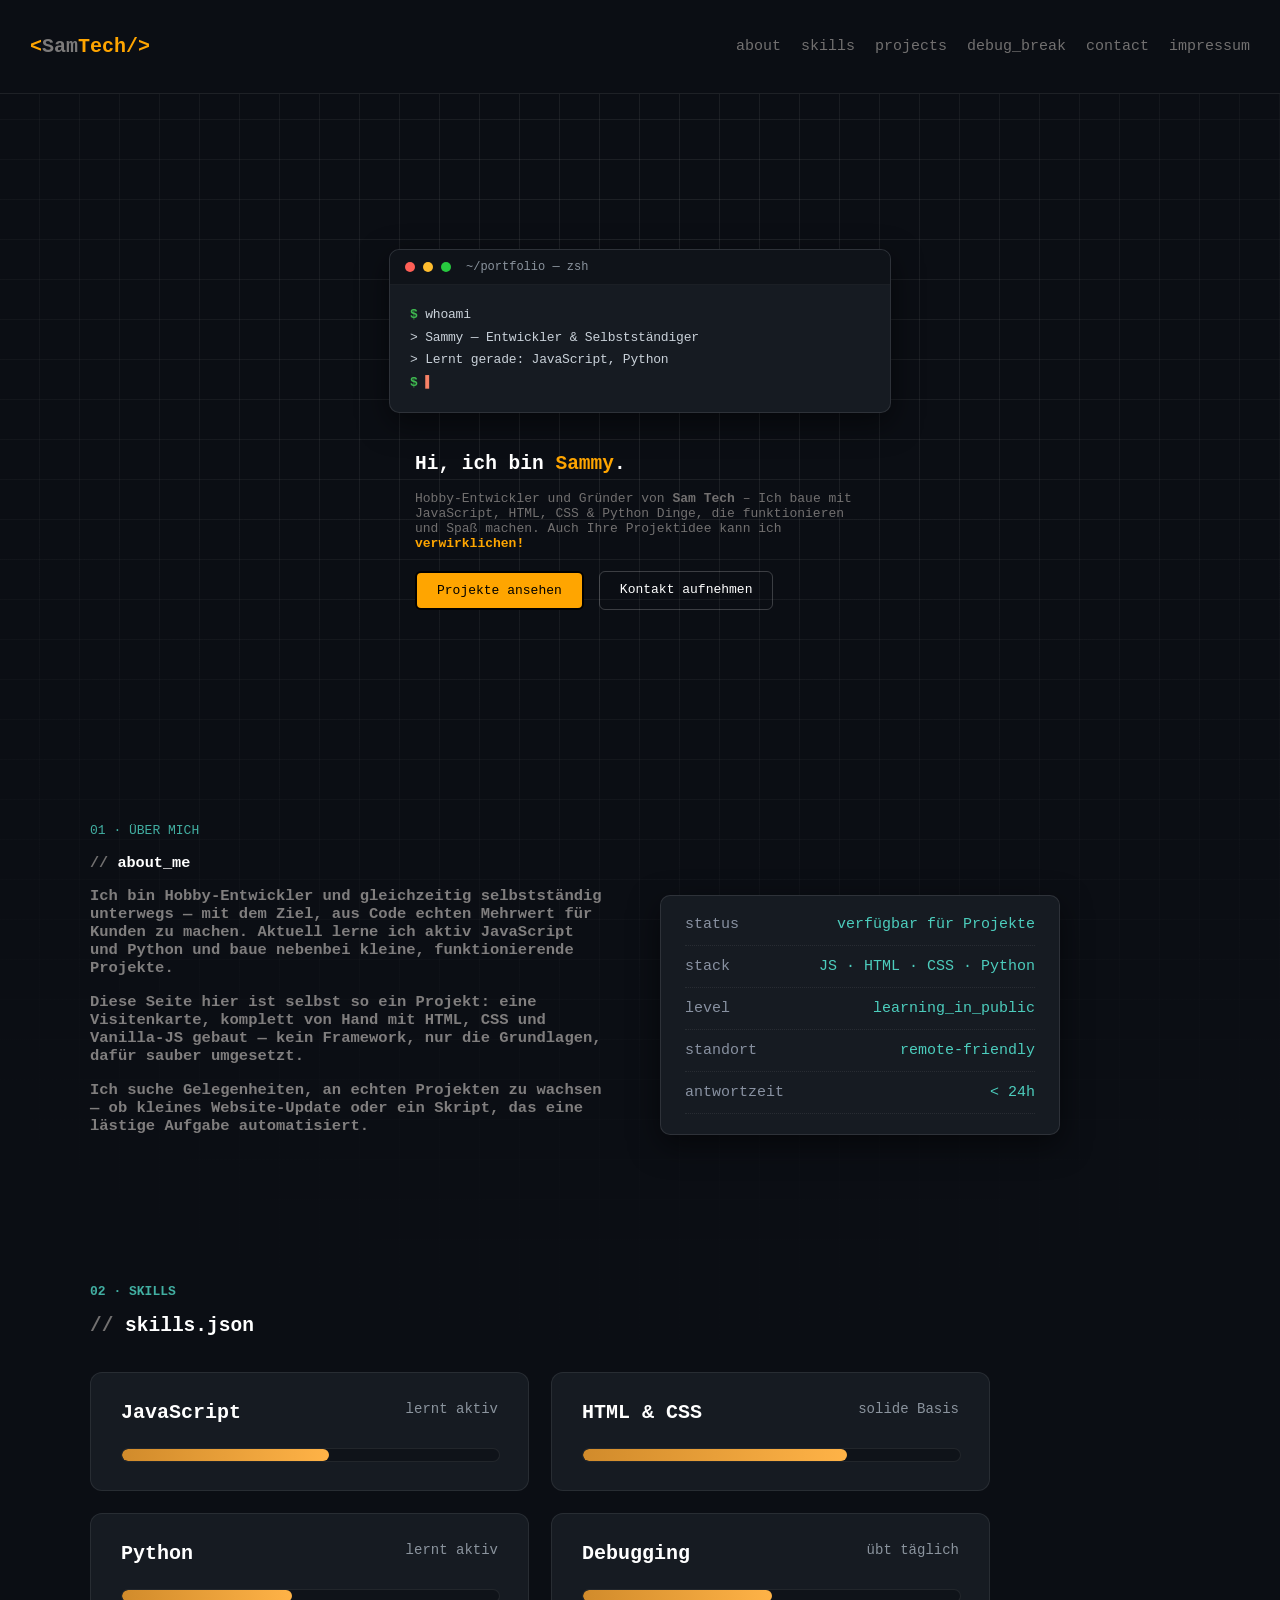
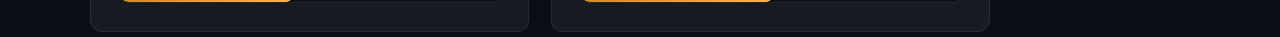
==== index.html @ 714bfe75 "Add files via upload" ====
<!doctype html>
<html lang="de">
  <head>
    <meta charset="UTF-8" />
    <meta name="viewport" content="width=device-width, initial-scale=1.0" />
    <title>Sam Tech</title>
    <link rel="stylesheet" href="css/style.css" />
  </head>
  <body>
    <header>
      <a class="Hlink" href="https://sam-tech.tech/">
      <p id="O1"><<span id="Tname">Sam</span><span id="O2">Tech/></span></p>
      </a>
      <ul class="Head">
        <li><a href="#about">about</a></li>
        <li><a href="#skills">skills</a></li>
        <li>projects</li>
        <li>debug_break</li>
        <li>contact</li>
        <li><a class="Ilink" href="impressum/">impressum</a></li>
      </ul>
    </header>

    <div class="terminal-window">
      <div class="terminal-header">
        <div class="terminal-dots">
          <span class="dot red"></span>
          <span class="dot yellow"></span>
          <span class="dot green"></span>
        </div>
        <span class="terminal-title">~/portfolio — zsh</span>
      </div>

      <div class="terminal-body">
        <p><span class="prompt">$</span> whoami</p>
        <p>&gt; Sammy — Entwickler &amp; Selbstständiger</p>
        <p>&gt; Lernt gerade: JavaScript, Python</p>
        <p><span class="prompt">$</span> <span class="cursor">▌</span></p>
      </div>
    </div>

    <section class="hero-content">
      <h1>Hi, ich bin <span class="highlight">Sammy</span>.</h1>

      <p class="hero_desc">
        Hobby-Entwickler und Gründer von
        <span class="highlight2">Sam Tech</span> – Ich baue mit JavaScript,
        HTML, CSS & Python Dinge, die funktionieren und Spaß machen. Auch Ihre
        Projektidee kann ich <span class="highlight3">verwirklichen!</span>
      </p>
      <div class="hero_btns">
        <a href="#projects" class="btn btn_primary">Projekte ansehen</a>
        <a href="#contact" class="btn btn_secondary">Kontakt aufnehmen</a>
      </div>
    </section>

    <div class="layout1">
      <section id="about" class="about-section">
        <section class="about_me">
          <p id="UeM">01 · ÜBER MICH</p>
          <h1 class="Slashes">
            //<span id="blank"> </span><span id="AbM">about_me</span>
          </h1>
          <ul class="AbM_desc">
            <li class="li_AbM">
              Ich bin Hobby-Entwickler und gleichzeitig selbstständig unterwegs
              — mit dem Ziel, aus Code echten Mehrwert für Kunden zu machen.
              Aktuell lerne ich aktiv JavaScript und Python und baue nebenbei
              kleine, funktionierende Projekte.
            </li>
            <li class="li_AbM">
              Diese Seite hier ist selbst so ein Projekt: eine Visitenkarte,
              komplett von Hand mit HTML, CSS und Vanilla-JS gebaut — kein
              Framework, nur die Grundlagen, dafür sauber umgesetzt.
            </li>
            <li class="li_AbM">
              Ich suche Gelegenheiten, an echten Projekten zu wachsen — ob
              kleines Website-Update oder ein Skript, das eine lästige Aufgabe
              automatisiert.
            </li>
          </ul>
        </section>

        <section class="status-window">
          <div id="status-row">
            <span>status</span>
            <span id="status">verfügbar für Projekte</span>
          </div>
          <div id="stack-row">
            <span>stack</span>
            <span id="stack">JS · HTML · CSS · Python</span>
          </div>
          <div id="level-row">
            <span>level</span>
            <span id="level">learning_in_public</span>
          </div>
          <div id="standort-row">
            <span>standort</span>
            <span id="standort">remote-friendly</span>
          </div>
          <div id="answertime-row">
            <span>antwortzeit</span>
            <span id="answertime">&lt; 24h</span>
          </div>
        </section>
      </section>

      <section id="skills" class="skills-section">
        <p id="SKI">02 · SKILLS</p>
        <h1 class="Slashes">
          //<span id="blank"> </span><span id="skijson">skills.json</span>
        </h1>
        
        <div class="skills-box">
          <div class="skill-card">
            <div class="skill-header">
              <span>JavaScript</span>
              <span class="skill-status">lernt aktiv</span>
            </div>
            <div class="skill-track">
              <div class="skill-fill" style="width:55%;"></div>
            </div>
          </div>

          <div class="skill-card">
            <div class="skill-header">
              <span>HTML & CSS</span>
              <span class="skill-status">solide Basis</span>
            </div>
            <div class="skill-track">
              <div class="skill-fill" style="width:70%;"></div>
            </div>
          </div>

          <div class="skill-card">
            <div class="skill-header">
              <span>Python</span>
              <span class="skill-status">lernt aktiv</span>
            </div>
            <div class="skill-track">
              <div class="skill-fill" style="width:45%;"></div>
            </div>
          </div>

          <div class="skill-card">
            <div class="skill-header">
              <span>Debugging</span>
              <span class="skill-status">übt täglich</span>
            </div>
            <div class="skill-track">
              <div class="skill-fill" style="width:50%;"></div>
            </div>
          </div>
        </div>
      </section>
    </div>

    <script src="js/script.js"></script>
  </body>
</html>
---- css/style.css ----
body {
  margin: 0;
  min-height: 100vh;
  background-color: rgb(11, 14, 20);

  background-image: 
    linear-gradient(to bottom, transparent 30%, rgb(11, 14, 20) 90%),
    radial-gradient(circle at center 20%, transparent 5%, rgb(11, 14, 20) 70%),
    repeating-linear-gradient(
      to bottom,
      transparent 0px,
      transparent 39px,
      rgba(255, 255, 255, 0.08) 39px,
      rgba(255, 255, 255, 0.08) 40px
    ),
    repeating-linear-gradient(
      to right,
      transparent 0px,
      transparent 39px,
      rgba(255, 255, 255, 0.08) 39px,
      rgba(255, 255, 255, 0.08) 40px
    );

  background-size: 
    100% 100%,
    100% 100%,
    40px 40px,
    40px 40px;
}

header {
  display: flex;
  justify-content: space-between;
  font-family: Monospace;
  background-color: rgb(11, 14, 20);
  color: rgb(114, 112, 112);
  align-items: center;
  padding: 15px 30px;
  flex-wrap: wrap;
  border-bottom: 1px solid rgba(255, 255, 255, 0.08);
  position: static !important;
}

.Head {
  display: flex;
  gap: 20px;
  list-style-type: none;
  font-size: 15px;
}

.Head a {
    color: rgb(114, 112, 112);
    text-decoration: none;
    transition: color 0.25s;
}

.Head a:hover {
    color: orange;
}

.Head a:checked{
  color: rgb(114, 112, 112);
} 

html {
    scroll-behavior: smooth;
}


#Tname {
  color: rgb(124, 122, 122);
  font-size: 20px;
  font-weight: bold;
}

#O1 {
  color: orange;
  font-size: 20px;
  font-weight: bold;
}

#O2 {
  color: orange;
  font-size: 20px;
  font-weight: bold;
}

.terminal-window {
  width: 100%;
  max-width: 500px;
  background-color: #161b22;
  border: 1px solid rgba(255, 255, 255, 0.1);
  border-radius: 10px;
  overflow: hidden;
  box-shadow: 0 10px 30px rgba(0, 0, 0, 0.5);
  font-family: 'Courier New', Courier, monospace;
  margin: 155px auto 0 auto;
}

.terminal-header {
  background-color: #0f1319;
  padding: 10px 15px;
  display: flex;
  align-items: center;
  border-bottom: 1px solid rgba(255, 255, 255, 0.05);
}

.terminal-dots {
  display: flex;
  gap: 8px;
  margin-right: 15px;
}

.dot {
  width: 10px;
  height: 10px;
  border-radius: 50%;
}

.dot.red { background-color: #ff5f56; }
.dot.yellow { background-color: #ffbd2e; }
.dot.green { background-color: #27c93f; }

.terminal-title {
  color: #8b949e;
  font-size: 12px;
}

.terminal-body {
  padding: 16px 20px;
  color: #c9d1d9;
  font-size: 13px;
  line-height: 1.35;
  letter-spacing: -0.2px;
}

.terminal-body p {
  margin: 5px 0;
}

.prompt {
  color: #3fb950; 
  font-weight: bold;
}

.cursor {
  color: #f78166; 
  font-weight: bold;
  animation: blink 0.5s infinite;
}

@keyframes blink {
    0%, 100% { opacity: 1; }
    50% { opacity: 0; }
}

.hero-content {
    color: white;
    max-width: 450px;
    margin: 40px auto 0 auto;
    font-family: Monospace;
}

.highlight {
    color: orange;
    font-style: monospace;
}

.hero_desc {
    color: rgb(114, 112, 112);
    font-style: monospace;
}

.highlight2 {
    /*color: rgb(15, 103, 218);*/
    font-weight: bold;
    font-style: monospace;
}

.highlight3 {
    color: rgb(255, 166, 0);
    font-weight: bold;
    font-style: monospace;
}

.btn {
    text-decoration: none;
    padding: 10px 20px;
    border-radius: 6px;
    font-family: monospace;
    font-size: 13px;
    display: inline-block;
}

.btn_primary {
    background-color: orange;
    color: black;
    border: 2px solid black;
}

.btn_secondary {
    background-color: transparent;
    color: white;
    border: 1px solid rgba(255, 255, 255, 0.2);
}

.hero_btns {
    display: flex;
    gap: 15px;
    margin-top: 20px;
}

.about_me {
  font-family: monospace;
  flex: 1; 
  min-width: 0; 
  margin: 0;
  max-width: 520px;
}

.Slashes {
  color: rgb(114, 112, 112);
}

#UeM {
  color: rgb(66 , 175, 162);
}

#AbM {
  color: white;
}

.AbM_desc {
  text-decoration: none;
  font-size: 15.5px;
  color: rgb(128, 126, 126);
  justify-content: space-between;
  padding: 0;
  margin: 0;
  list-style-type: none;
  font-weight: bold;
}

.li_AbM {
  margin-bottom: 16px;
}

.status-window {
  width: 400px; 
  min-height: 150px;
  margin: 0; 
  margin-top: 85px;
  background-color: #161b22;
  border: 1px solid rgba(255, 255, 255, 0.1);
  border-radius: 10px;
  overflow: hidden;
  box-shadow: 0 10px 30px rgba(0, 0, 0, 0.5);
  font-family: monospace;
  padding: 8px 24px 20px 24px;
  box-sizing: border-box;
  flex-shrink: 0; 
}

#status-row, #stack-row, #level-row, #standort-row, #answertime-row {
  justify-content: space-between;
  display: flex;
  font-size: 15px;
  color: #8891a1;
  border-bottom: 1px dotted rgba(255, 255, 255, 0.08);
  padding: 12px 0;
  margin: 0;
}

#status, #stack, #level, #standort, #answertime {
  color: #4ccdbd;
}

.about-section {
  display: flex;
  flex-direction: row;
  align-items: flex-start;
  gap: 50px;
  margin-top: 200px;
  width: 100%;
}



.skills-section {
    width: 100%;
    max-width: 900px;
    font-family: monospace;
    align-self: flex-start;
}

#SKI {
  color: rgb(66 , 175, 162);
  font-weight: bold;
  font-style: monospace;
}

#skijson {
  color: white;
  font-weight: bold;
  font-style: monospace;
}

.layout1 {
    width: 100%;
    max-width: 1100px;
    margin: 0 auto;
    display: flex;
    flex-direction: column;
    gap: 120px;
}


.skills-box {
    display: grid;
    grid-template-columns: repeat(2, 1fr); /* 2 Spalten nebeneinander */
    gap: 22px;
    margin-top: 35px;
    width: 100%;
}

.skill-card {
    background: #161b22;
    border: 1px solid rgba(255,255,255,.08);
    border-radius: 12px;
    padding: 28px 30px;
}

.skill-header {
    display: flex;
    justify-content: space-between;
    align-items: flex-start; 
    gap: 10px;
    margin-bottom: 24px;
    color: white;
    font-size: 20px;
    font-weight: bold;
}

.skill-status {
    color: #8b949e;
    font-size: 14px;
    font-weight: normal;
    text-align: right;
    white-space: nowrap; 
}

.skill-track {
    width: 100%;
    height: 12px;
    background: #0f1319;
    border: 1px solid rgba(255,255,255,.08);
    border-radius: 100px;
    overflow: hidden;
}

.skill-fill {
    height: 100%;
    background: linear-gradient(90deg,#d18b2b,#ffb347);
    border-radius: 100px;
}



@media (max-width: 768px) {
  .about-section {
    flex-direction: column;
    align-items: center;
    gap: 30px;
    margin-top: 120px;
  }

  .about_me {
    width: 90%;
    max-width: 450px;
  }

  .status-window {
    max-width: none;
    height: auto;
  }

  .skills-section {
    width: 90%;
    max-width: 450px;
    margin-left: 0;
    align-self: center;
  }

  header {
    flex-direction: column;
    gap: 12px;
    padding: 20px;
  }

  .Head {
    flex-wrap: wrap;
    justify-content: center;
    padding: 0;
  }
}

@media (max-width: 1200px) {
    .skills-box {
        grid-template-columns: 1fr; 
    }
}

.Hlink{
  text-decoration: none;
}

.Ilink{
  text-decoration: none;
}

.li_imp {
    color: rgb(114, 112, 112);
    display: flex;
    flex-direction: column;
    align-items: center; 
    list-style: none;    
    gap: 10px;           
    margin-top: 20px;  
    font-size: 35px;  
    margin-left: -45px;
    font-weight: bold;
    font-style: monospace; 
}

.i-content{
    align-items: center;
    font-weight: bold;
    font-style: monospace; 
    display: flex;
    flex-direction: column;
    color: white;
}

#iTech{
  color: rgb(15, 103, 218);
  font-weight: bold;
  font-style: monospace; 
}

#In{
    font-size: 1rem;
    color:  rgb(114, 112, 112);
    opacity: 0.8;
    margin-top: 20px;
    list-style: none;
    text-align: center;
}

.legal-contact {
    margin-top: 20px;
    display: flex;
    flex-direction: column;
    align-items: center;
    gap: 5px;
    list-style: none;
    color: #ffffff;
    margin-left: -45px;
}

.contact-title {
    font-weight: bold;
    font-size: 1.1rem;
    color: #ffffff;
    margin-bottom: 2px;
}

.legal-contact a {
    color: #ffffff;
    text-decoration: none;
    font-size: 1rem;
    opacity: 0.85;
    text-align: center;
    display: inline-block;
    transition: opacity 0.2s;
}

.legal-contact a:hover {
    opacity: 1;
    text-decoration: underline;
}

.Head a, .Ilink {
    color: inherit;
    text-decoration: none;
    transition: color 0.2s ease;
}

.Head a:hover, .Ilink:hover {
    color: #ff9900; 
    cursor: pointer;
}
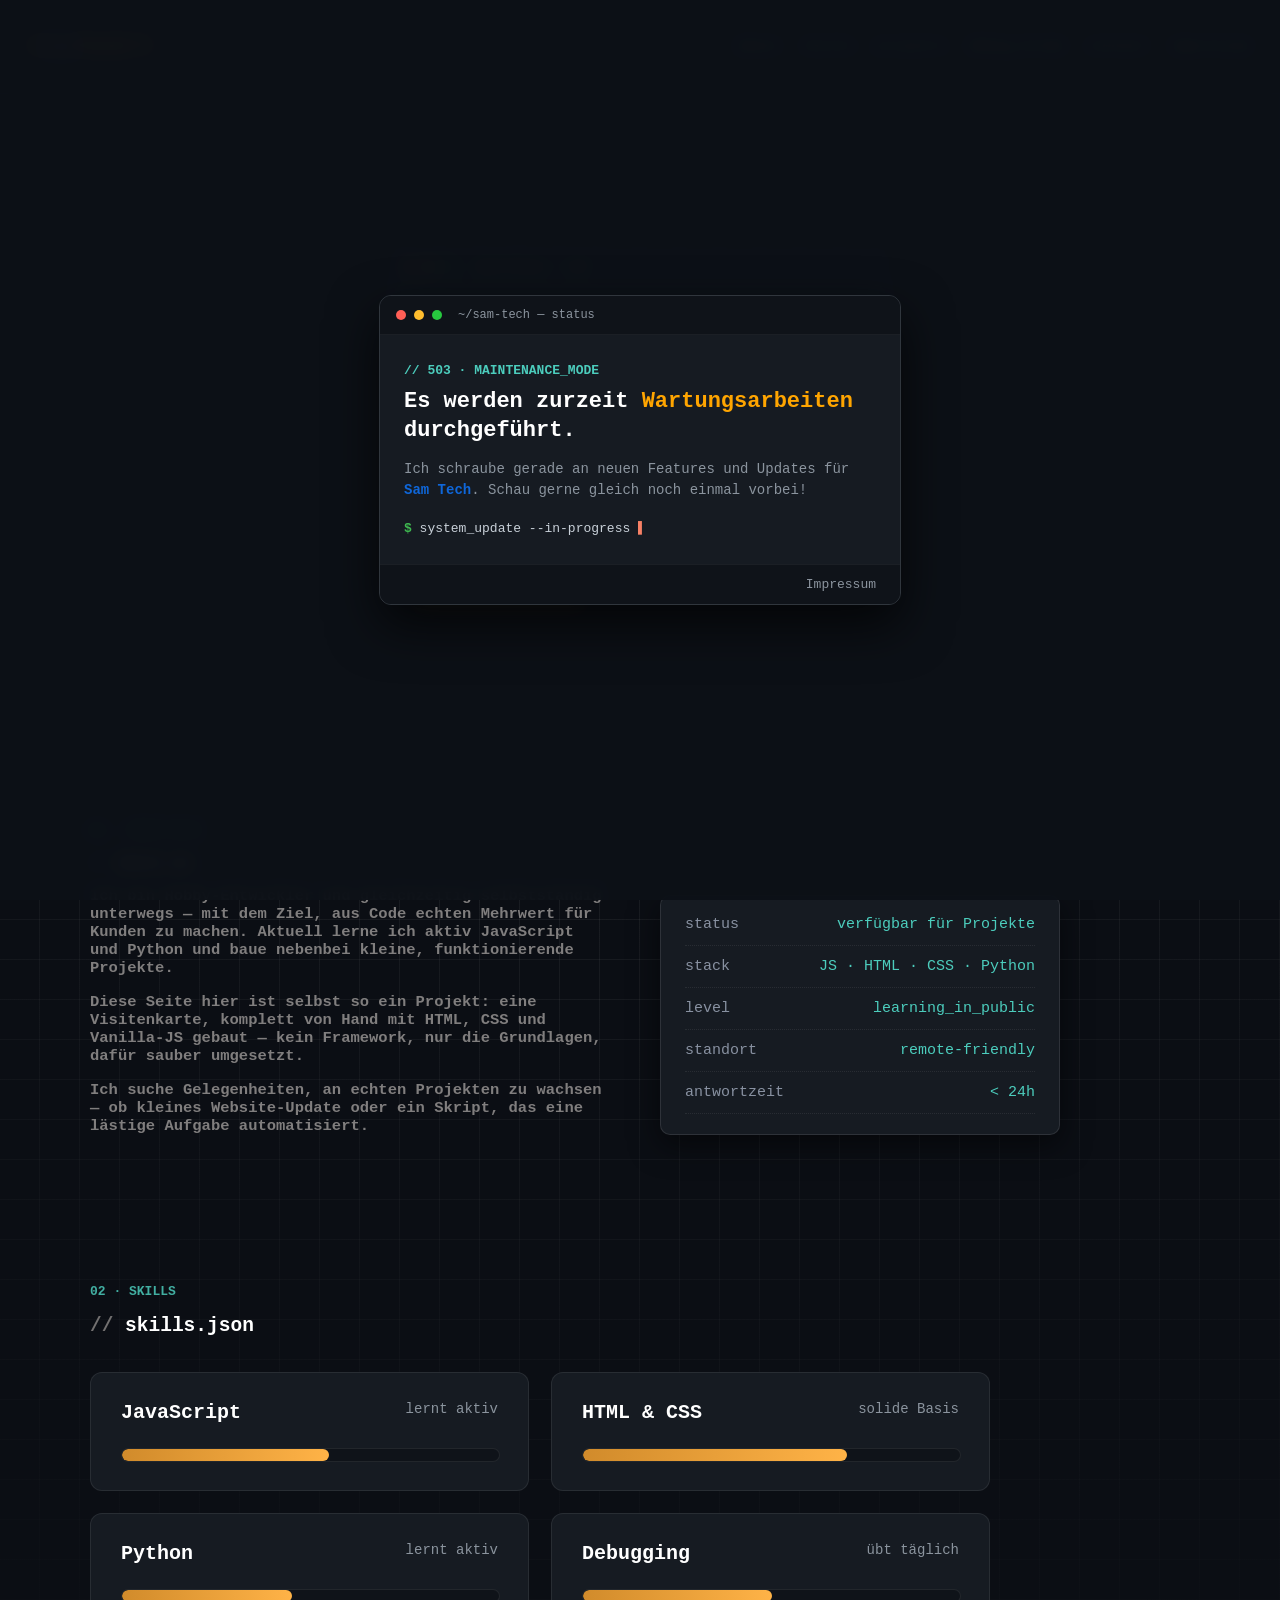
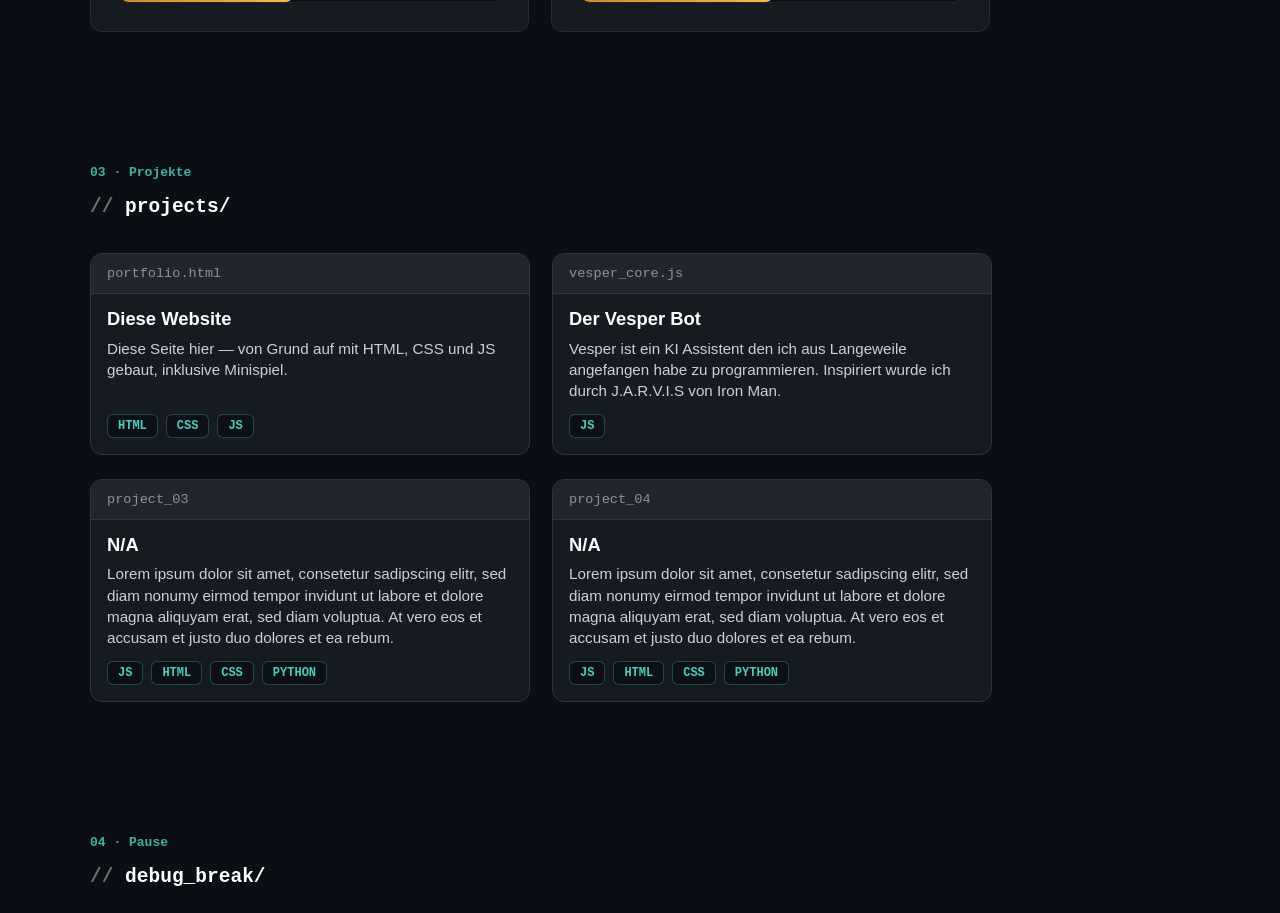
==== commit 76bab657: "Add files via upload" ====
--- a/index.html
+++ b/index.html
@@ -5,16 +5,20 @@
     <meta name="viewport" content="width=device-width, initial-scale=1.0" />
     <title>Sam Tech</title>
     <link rel="stylesheet" href="css/style.css" />
+    <link rel="stylesheet" href="css/components.css" />
+    <script src="js/maintenance.js"></script>
   </head>
   <body>
+    
+
     <header>
       <a class="Hlink" href="https://sam-tech.tech/">
-      <p id="O1"><<span id="Tname">Sam</span><span id="O2">Tech/></span></p>
+        <p id="O1">&lt;<span id="Tname">Sam</span><span id="O2">Tech/&gt;</span></p>
       </a>
       <ul class="Head">
         <li><a href="#about">about</a></li>
         <li><a href="#skills">skills</a></li>
-        <li>projects</li>
+        <li><a href="#projects">projects</a></li>
         <li>debug_break</li>
         <li>contact</li>
         <li><a class="Ilink" href="impressum/">impressum</a></li>
@@ -45,7 +49,7 @@
       <p class="hero_desc">
         Hobby-Entwickler und Gründer von
         <span class="highlight2">Sam Tech</span> – Ich baue mit JavaScript,
-        HTML, CSS & Python Dinge, die funktionieren und Spaß machen. Auch Ihre
+        HTML, CSS &amp; Python Dinge, die funktionieren und Spaß machen. Auch Ihre
         Projektidee kann ich <span class="highlight3">verwirklichen!</span>
       </p>
       <div class="hero_btns">
@@ -110,7 +114,7 @@
         <h1 class="Slashes">
           //<span id="blank"> </span><span id="skijson">skills.json</span>
         </h1>
-        
+
         <div class="skills-box">
           <div class="skill-card">
             <div class="skill-header">
@@ -118,17 +122,17 @@
               <span class="skill-status">lernt aktiv</span>
             </div>
             <div class="skill-track">
-              <div class="skill-fill" style="width:55%;"></div>
-            </div>
-          </div>
-
-          <div class="skill-card">
-            <div class="skill-header">
-              <span>HTML & CSS</span>
+              <div class="skill-fill" style="width: 55%"></div>
+            </div>
+          </div>
+
+          <div class="skill-card">
+            <div class="skill-header">
+              <span>HTML &amp; CSS</span>
               <span class="skill-status">solide Basis</span>
             </div>
             <div class="skill-track">
-              <div class="skill-fill" style="width:70%;"></div>
+              <div class="skill-fill" style="width: 70%"></div>
             </div>
           </div>
 
@@ -138,7 +142,7 @@
               <span class="skill-status">lernt aktiv</span>
             </div>
             <div class="skill-track">
-              <div class="skill-fill" style="width:45%;"></div>
+              <div class="skill-fill" style="width: 45%"></div>
             </div>
           </div>
 
@@ -148,11 +152,94 @@
               <span class="skill-status">übt täglich</span>
             </div>
             <div class="skill-track">
-              <div class="skill-fill" style="width:50%;"></div>
+              <div class="skill-fill" style="width: 50%"></div>
             </div>
           </div>
         </div>
       </section>
+
+      <section id="projects" class="projects-section">
+        <p id="PRO">03 · Projekte</p>
+        <h1 class="Slashes">
+          //<span id="blank"> </span><span id="proj">projects/</span>
+        </h1>
+
+        <div class="projects-grid">
+          <div class="content-box">
+            <div class="box-header">portfolio.html</div>
+            <div class="box-body">
+              <div class="titel">Diese Website</div>
+              <p>
+                Diese Seite hier — von Grund auf mit HTML, CSS und JS gebaut,
+                inklusive Minispiel.
+              </p>
+            </div>
+            <div class="box-footer">
+              <span class="tag">HTML</span>
+              <span class="tag">CSS</span>
+              <span class="tag">JS</span>
+            </div>
+          </div>
+
+          <div class="content-box">
+            <div class="box-header">vesper_core.js</div>
+            <div class="box-body">
+              <div class="titel">Der Vesper Bot</div>
+              <p>
+                Vesper ist ein KI Assistent den ich aus Langeweile angefangen
+                habe zu programmieren. Inspiriert wurde ich durch J.A.R.V.I.S
+                von Iron Man.
+              </p>
+            </div>
+            <div class="box-footer">
+              <span class="tag">JS</span>
+            </div>
+          </div>
+
+          <div class="content-box">
+            <div class="box-header">project_03</div>
+            <div class="box-body">
+              <div class="titel">N/A</div>
+              <p>
+                Lorem ipsum dolor sit amet, consetetur sadipscing elitr, sed
+                diam nonumy eirmod tempor invidunt ut labore et dolore magna
+                aliquyam erat, sed diam voluptua. At vero eos et accusam et
+                justo duo dolores et ea rebum.
+              </p>
+            </div>
+            <div class="box-footer">
+              <span class="tag">JS</span>
+              <span class="tag">HTML</span>
+              <span class="tag">CSS</span>
+              <span class="tag">PYTHON</span>
+            </div>
+          </div>
+
+          <div class="content-box">
+            <div class="box-header">project_04</div>
+            <div class="box-body">
+              <div class="titel">N/A</div>
+              <p>
+                Lorem ipsum dolor sit amet, consetetur sadipscing elitr, sed
+                diam nonumy eirmod tempor invidunt ut labore et dolore magna
+                aliquyam erat, sed diam voluptua. At vero eos et accusam et
+                justo duo dolores et ea rebum.
+              </p>
+            </div>
+            <div class="box-footer">
+              <span class="tag">JS</span>
+              <span class="tag">HTML</span>
+              <span class="tag">CSS</span>
+              <span class="tag">PYTHON</span>
+            </div>
+          </div>
+        </div>
+      </section>
+      <section id="game" class="game-section">
+        <p id="GAM">04 · Pause</p>
+        <h1 class="Slashes">
+          //<span id="blank"> </span><span id="gam">debug_break/</span>
+        </h1>
     </div>
 
     <script src="js/script.js"></script>
--- a/css/style.css
+++ b/css/style.css
@@ -8,14 +8,14 @@
     radial-gradient(circle at center 20%, transparent 5%, rgb(11, 14, 20) 70%),
     repeating-linear-gradient(
       to bottom,
-      transparent 0px,
+      transparent 0,
       transparent 39px,
       rgba(255, 255, 255, 0.08) 39px,
       rgba(255, 255, 255, 0.08) 40px
     ),
     repeating-linear-gradient(
       to right,
-      transparent 0px,
+      transparent 0,
       transparent 39px,
       rgba(255, 255, 255, 0.08) 39px,
       rgba(255, 255, 255, 0.08) 40px
@@ -28,10 +28,14 @@
     40px 40px;
 }
 
+html {
+  scroll-behavior: smooth;
+}
+
 header {
   display: flex;
   justify-content: space-between;
-  font-family: Monospace;
+  font-family: monospace;
   background-color: rgb(11, 14, 20);
   color: rgb(114, 112, 112);
   align-items: center;
@@ -49,23 +53,18 @@
 }
 
 .Head a {
-    color: rgb(114, 112, 112);
-    text-decoration: none;
-    transition: color 0.25s;
+  color: rgb(114, 112, 112);
+  text-decoration: none;
+  transition: color 0.25s;
 }
 
 .Head a:hover {
-    color: orange;
+  color: orange;
 }
 
-.Head a:checked{
+.Head a:checked {
   color: rgb(114, 112, 112);
-} 
-
-html {
-    scroll-behavior: smooth;
 }
-
 
 #Tname {
   color: rgb(124, 122, 122);
@@ -73,429 +72,9 @@
   font-weight: bold;
 }
 
-#O1 {
-  color: orange;
-  font-size: 20px;
-  font-weight: bold;
-}
-
+#O1,
 #O2 {
   color: orange;
   font-size: 20px;
   font-weight: bold;
-}
-
-.terminal-window {
-  width: 100%;
-  max-width: 500px;
-  background-color: #161b22;
-  border: 1px solid rgba(255, 255, 255, 0.1);
-  border-radius: 10px;
-  overflow: hidden;
-  box-shadow: 0 10px 30px rgba(0, 0, 0, 0.5);
-  font-family: 'Courier New', Courier, monospace;
-  margin: 155px auto 0 auto;
-}
-
-.terminal-header {
-  background-color: #0f1319;
-  padding: 10px 15px;
-  display: flex;
-  align-items: center;
-  border-bottom: 1px solid rgba(255, 255, 255, 0.05);
-}
-
-.terminal-dots {
-  display: flex;
-  gap: 8px;
-  margin-right: 15px;
-}
-
-.dot {
-  width: 10px;
-  height: 10px;
-  border-radius: 50%;
-}
-
-.dot.red { background-color: #ff5f56; }
-.dot.yellow { background-color: #ffbd2e; }
-.dot.green { background-color: #27c93f; }
-
-.terminal-title {
-  color: #8b949e;
-  font-size: 12px;
-}
-
-.terminal-body {
-  padding: 16px 20px;
-  color: #c9d1d9;
-  font-size: 13px;
-  line-height: 1.35;
-  letter-spacing: -0.2px;
-}
-
-.terminal-body p {
-  margin: 5px 0;
-}
-
-.prompt {
-  color: #3fb950; 
-  font-weight: bold;
-}
-
-.cursor {
-  color: #f78166; 
-  font-weight: bold;
-  animation: blink 0.5s infinite;
-}
-
-@keyframes blink {
-    0%, 100% { opacity: 1; }
-    50% { opacity: 0; }
-}
-
-.hero-content {
-    color: white;
-    max-width: 450px;
-    margin: 40px auto 0 auto;
-    font-family: Monospace;
-}
-
-.highlight {
-    color: orange;
-    font-style: monospace;
-}
-
-.hero_desc {
-    color: rgb(114, 112, 112);
-    font-style: monospace;
-}
-
-.highlight2 {
-    /*color: rgb(15, 103, 218);*/
-    font-weight: bold;
-    font-style: monospace;
-}
-
-.highlight3 {
-    color: rgb(255, 166, 0);
-    font-weight: bold;
-    font-style: monospace;
-}
-
-.btn {
-    text-decoration: none;
-    padding: 10px 20px;
-    border-radius: 6px;
-    font-family: monospace;
-    font-size: 13px;
-    display: inline-block;
-}
-
-.btn_primary {
-    background-color: orange;
-    color: black;
-    border: 2px solid black;
-}
-
-.btn_secondary {
-    background-color: transparent;
-    color: white;
-    border: 1px solid rgba(255, 255, 255, 0.2);
-}
-
-.hero_btns {
-    display: flex;
-    gap: 15px;
-    margin-top: 20px;
-}
-
-.about_me {
-  font-family: monospace;
-  flex: 1; 
-  min-width: 0; 
-  margin: 0;
-  max-width: 520px;
-}
-
-.Slashes {
-  color: rgb(114, 112, 112);
-}
-
-#UeM {
-  color: rgb(66 , 175, 162);
-}
-
-#AbM {
-  color: white;
-}
-
-.AbM_desc {
-  text-decoration: none;
-  font-size: 15.5px;
-  color: rgb(128, 126, 126);
-  justify-content: space-between;
-  padding: 0;
-  margin: 0;
-  list-style-type: none;
-  font-weight: bold;
-}
-
-.li_AbM {
-  margin-bottom: 16px;
-}
-
-.status-window {
-  width: 400px; 
-  min-height: 150px;
-  margin: 0; 
-  margin-top: 85px;
-  background-color: #161b22;
-  border: 1px solid rgba(255, 255, 255, 0.1);
-  border-radius: 10px;
-  overflow: hidden;
-  box-shadow: 0 10px 30px rgba(0, 0, 0, 0.5);
-  font-family: monospace;
-  padding: 8px 24px 20px 24px;
-  box-sizing: border-box;
-  flex-shrink: 0; 
-}
-
-#status-row, #stack-row, #level-row, #standort-row, #answertime-row {
-  justify-content: space-between;
-  display: flex;
-  font-size: 15px;
-  color: #8891a1;
-  border-bottom: 1px dotted rgba(255, 255, 255, 0.08);
-  padding: 12px 0;
-  margin: 0;
-}
-
-#status, #stack, #level, #standort, #answertime {
-  color: #4ccdbd;
-}
-
-.about-section {
-  display: flex;
-  flex-direction: row;
-  align-items: flex-start;
-  gap: 50px;
-  margin-top: 200px;
-  width: 100%;
-}
-
-
-
-.skills-section {
-    width: 100%;
-    max-width: 900px;
-    font-family: monospace;
-    align-self: flex-start;
-}
-
-#SKI {
-  color: rgb(66 , 175, 162);
-  font-weight: bold;
-  font-style: monospace;
-}
-
-#skijson {
-  color: white;
-  font-weight: bold;
-  font-style: monospace;
-}
-
-.layout1 {
-    width: 100%;
-    max-width: 1100px;
-    margin: 0 auto;
-    display: flex;
-    flex-direction: column;
-    gap: 120px;
-}
-
-
-.skills-box {
-    display: grid;
-    grid-template-columns: repeat(2, 1fr); /* 2 Spalten nebeneinander */
-    gap: 22px;
-    margin-top: 35px;
-    width: 100%;
-}
-
-.skill-card {
-    background: #161b22;
-    border: 1px solid rgba(255,255,255,.08);
-    border-radius: 12px;
-    padding: 28px 30px;
-}
-
-.skill-header {
-    display: flex;
-    justify-content: space-between;
-    align-items: flex-start; 
-    gap: 10px;
-    margin-bottom: 24px;
-    color: white;
-    font-size: 20px;
-    font-weight: bold;
-}
-
-.skill-status {
-    color: #8b949e;
-    font-size: 14px;
-    font-weight: normal;
-    text-align: right;
-    white-space: nowrap; 
-}
-
-.skill-track {
-    width: 100%;
-    height: 12px;
-    background: #0f1319;
-    border: 1px solid rgba(255,255,255,.08);
-    border-radius: 100px;
-    overflow: hidden;
-}
-
-.skill-fill {
-    height: 100%;
-    background: linear-gradient(90deg,#d18b2b,#ffb347);
-    border-radius: 100px;
-}
-
-
-
-@media (max-width: 768px) {
-  .about-section {
-    flex-direction: column;
-    align-items: center;
-    gap: 30px;
-    margin-top: 120px;
-  }
-
-  .about_me {
-    width: 90%;
-    max-width: 450px;
-  }
-
-  .status-window {
-    max-width: none;
-    height: auto;
-  }
-
-  .skills-section {
-    width: 90%;
-    max-width: 450px;
-    margin-left: 0;
-    align-self: center;
-  }
-
-  header {
-    flex-direction: column;
-    gap: 12px;
-    padding: 20px;
-  }
-
-  .Head {
-    flex-wrap: wrap;
-    justify-content: center;
-    padding: 0;
-  }
-}
-
-@media (max-width: 1200px) {
-    .skills-box {
-        grid-template-columns: 1fr; 
-    }
-}
-
-.Hlink{
-  text-decoration: none;
-}
-
-.Ilink{
-  text-decoration: none;
-}
-
-.li_imp {
-    color: rgb(114, 112, 112);
-    display: flex;
-    flex-direction: column;
-    align-items: center; 
-    list-style: none;    
-    gap: 10px;           
-    margin-top: 20px;  
-    font-size: 35px;  
-    margin-left: -45px;
-    font-weight: bold;
-    font-style: monospace; 
-}
-
-.i-content{
-    align-items: center;
-    font-weight: bold;
-    font-style: monospace; 
-    display: flex;
-    flex-direction: column;
-    color: white;
-}
-
-#iTech{
-  color: rgb(15, 103, 218);
-  font-weight: bold;
-  font-style: monospace; 
-}
-
-#In{
-    font-size: 1rem;
-    color:  rgb(114, 112, 112);
-    opacity: 0.8;
-    margin-top: 20px;
-    list-style: none;
-    text-align: center;
-}
-
-.legal-contact {
-    margin-top: 20px;
-    display: flex;
-    flex-direction: column;
-    align-items: center;
-    gap: 5px;
-    list-style: none;
-    color: #ffffff;
-    margin-left: -45px;
-}
-
-.contact-title {
-    font-weight: bold;
-    font-size: 1.1rem;
-    color: #ffffff;
-    margin-bottom: 2px;
-}
-
-.legal-contact a {
-    color: #ffffff;
-    text-decoration: none;
-    font-size: 1rem;
-    opacity: 0.85;
-    text-align: center;
-    display: inline-block;
-    transition: opacity 0.2s;
-}
-
-.legal-contact a:hover {
-    opacity: 1;
-    text-decoration: underline;
-}
-
-.Head a, .Ilink {
-    color: inherit;
-    text-decoration: none;
-    transition: color 0.2s ease;
-}
-
-.Head a:hover, .Ilink:hover {
-    color: #ff9900; 
-    cursor: pointer;
 }
--- a/css/components.css
+++ b/css/components.css
@@ -0,0 +1,620 @@
+.terminal-window {
+  width: 100%;
+  max-width: 500px;
+  background-color: #161b22;
+  border: 1px solid rgba(255, 255, 255, 0.1);
+  border-radius: 10px;
+  overflow: hidden;
+  box-shadow: 0 10px 30px rgba(0, 0, 0, 0.5);
+  font-family: 'Courier New', Courier, monospace;
+  margin: 155px auto 0 auto;
+}
+
+.terminal-header {
+  background-color: #0f1319;
+  padding: 10px 15px;
+  display: flex;
+  align-items: center;
+  border-bottom: 1px solid rgba(255, 255, 255, 0.05);
+}
+
+.terminal-dots {
+  display: flex;
+  gap: 8px;
+  margin-right: 15px;
+}
+
+.dot {
+  width: 10px;
+  height: 10px;
+  border-radius: 50%;
+}
+
+.dot.red { background-color: #ff5f56; }
+.dot.yellow { background-color: #ffbd2e; }
+.dot.green { background-color: #27c93f; }
+
+.terminal-title {
+  color: #8b949e;
+  font-size: 12px;
+}
+
+.terminal-body {
+  padding: 16px 20px;
+  color: #c9d1d9;
+  font-size: 13px;
+  line-height: 1.35;
+  letter-spacing: -0.2px;
+}
+
+.terminal-body p {
+  margin: 5px 0;
+}
+
+.prompt {
+  color: #3fb950;
+  font-weight: bold;
+}
+
+.cursor {
+  color: #f78166;
+  font-weight: bold;
+  animation: blink 0.5s infinite;
+}
+
+@keyframes blink {
+  0%, 100% { opacity: 1; }
+  50% { opacity: 0; }
+}
+
+.hero-content {
+  color: white;
+  max-width: 450px;
+  margin: 40px auto 0 auto;
+  font-family: Monospace;
+}
+
+.highlight {
+  color: orange;
+  font-style: monospace;
+}
+
+.hero_desc {
+  color: rgb(114, 112, 112);
+  font-style: monospace;
+}
+
+.highlight2 {
+  color: rgb(15, 103, 218);
+  font-weight: bold;
+  font-style: monospace;
+}
+
+.highlight3 {
+  color: rgb(255, 166, 0);
+  font-weight: bold;
+  font-style: monospace;
+}
+
+.btn {
+  text-decoration: none;
+  padding: 10px 20px;
+  border-radius: 6px;
+  font-family: monospace;
+  font-size: 13px;
+  display: inline-block;
+}
+
+.btn_primary {
+  background-color: orange;
+  color: black;
+  border: 2px solid black;
+}
+
+.btn_secondary {
+  background-color: transparent;
+  color: white;
+  border: 1px solid rgba(255, 255, 255, 0.2);
+}
+
+.hero_btns {
+  display: flex;
+  gap: 15px;
+  margin-top: 20px;
+}
+
+.about_me {
+  font-family: monospace;
+  flex: 1;
+  min-width: 0;
+  margin: 0;
+  max-width: 520px;
+}
+
+.Slashes {
+  color: rgb(114, 112, 112);
+}
+
+#UeM {
+  color: rgb(66, 175, 162);
+}
+
+#AbM {
+  color: white;
+}
+
+.AbM_desc {
+  text-decoration: none;
+  font-size: 15.5px;
+  color: rgb(128, 126, 126);
+  justify-content: space-between;
+  padding: 0;
+  margin: 0;
+  list-style-type: none;
+  font-weight: bold;
+}
+
+.li_AbM {
+  margin-bottom: 16px;
+}
+
+.status-window {
+  width: 400px;
+  min-height: 150px;
+  margin: 0;
+  margin-top: 85px;
+  background-color: #161b22;
+  border: 1px solid rgba(255, 255, 255, 0.1);
+  border-radius: 10px;
+  overflow: hidden;
+  box-shadow: 0 10px 30px rgba(0, 0, 0, 0.5);
+  font-family: monospace;
+  padding: 8px 24px 20px 24px;
+  box-sizing: border-box;
+  flex-shrink: 0;
+}
+
+#status-row, #stack-row, #level-row, #standort-row, #answertime-row {
+  justify-content: space-between;
+  display: flex;
+  font-size: 15px;
+  color: #8891a1;
+  border-bottom: 1px dotted rgba(255, 255, 255, 0.08);
+  padding: 12px 0;
+  margin: 0;
+}
+
+#status, #stack, #level, #standort, #answertime {
+  color: #4ccdbd;
+}
+
+.about-section {
+  display: flex;
+  flex-direction: row;
+  align-items: flex-start;
+  gap: 50px;
+  margin-top: 200px;
+  width: 100%;
+}
+
+.skills-section {
+  width: 100%;
+  max-width: 900px;
+  font-family: monospace;
+  align-self: flex-start;
+}
+
+#SKI {
+  color: rgb(66, 175, 162);
+  font-weight: bold;
+  font-style: monospace;
+}
+
+#skijson {
+  color: white;
+  font-weight: bold;
+  font-style: monospace;
+}
+
+.projects-section {
+  width: 100%;
+  max-width: 900px;
+  font-family: monospace;
+  align-self: flex-start;
+}
+
+#PRO {
+  color: rgb(66, 175, 162);
+  font-weight: bold;
+  font-style: monospace;
+}
+
+#proj {
+  color: white;
+  font-weight: bold;
+  font-style: monospace;
+}
+
+.layout1 {
+  width: 100%;
+  max-width: 1100px;
+  margin: 0 auto;
+  display: flex;
+  flex-direction: column;
+  gap: 120px;
+}
+
+.skills-box {
+  display: grid;
+  grid-template-columns: repeat(2, 1fr);
+  gap: 22px;
+  margin-top: 35px;
+  width: 100%;
+}
+
+.skill-card {
+  background: #161b22;
+  border: 1px solid rgba(255,255,255,.08);
+  border-radius: 12px;
+  padding: 28px 30px;
+}
+
+.skill-header {
+  display: flex;
+  justify-content: space-between;
+  align-items: flex-start;
+  gap: 10px;
+  margin-bottom: 24px;
+  color: white;
+  font-size: 20px;
+  font-weight: bold;
+}
+
+.skill-status {
+  color: #8b949e;
+  font-size: 14px;
+  font-weight: normal;
+  text-align: right;
+  white-space: nowrap;
+}
+
+.skill-track {
+  width: 100%;
+  height: 12px;
+  background: #0f1319;
+  border: 1px solid rgba(255,255,255,.08);
+  border-radius: 100px;
+  overflow: hidden;
+}
+
+.skill-fill {
+  height: 100%;
+  background: linear-gradient(90deg,#d18b2b,#ffb347);
+  border-radius: 100px;
+}
+
+@media (max-width: 768px) {
+  .about-section {
+    flex-direction: column;
+    align-items: center;
+    gap: 30px;
+    margin-top: 120px;
+  }
+
+  .about_me {
+    width: 90%;
+    max-width: 450px;
+  }
+
+  .status-window {
+    max-width: none;
+    height: auto;
+  }
+
+  .skills-section {
+    width: 90%;
+    max-width: 450px;
+    margin-left: 0;
+    align-self: center;
+  }
+
+  .projects-section {
+    width: 90%;
+    max-width: 450px;
+    margin-left: 0;
+    align-self: center;
+  }
+
+  .projects-grid {
+    grid-template-columns: 1fr;
+  }
+
+  header {
+    flex-direction: column;
+    gap: 12px;
+    padding: 20px;
+  }
+
+  .Head {
+    flex-wrap: wrap;
+    justify-content: center;
+    padding: 0;
+  }
+}
+
+@media (max-width: 1200px) {
+  .skills-box {
+    grid-template-columns: 1fr;
+  }
+}
+
+.Hlink,
+.Ilink {
+  text-decoration: none;
+}
+
+.li_imp {
+  color: rgb(114, 112, 112);
+  display: flex;
+  flex-direction: column;
+  align-items: center;
+  list-style: none;
+  gap: 10px;
+  margin-top: 20px;
+  font-size: 35px;
+  margin-left: -45px;
+  font-weight: bold;
+  font-style: monospace;
+}
+
+.i-content {
+  align-items: center;
+  font-weight: bold;
+  font-style: monospace;
+  display: flex;
+  flex-direction: column;
+  color: white;
+}
+
+#iTech {
+  color: rgb(15, 103, 218);
+  font-weight: bold;
+  font-style: monospace;
+}
+
+#In {
+  font-size: 1rem;
+  color: rgb(114, 112, 112);
+  opacity: 0.8;
+  margin-top: 20px;
+  list-style: none;
+  text-align: center;
+}
+
+.legal-contact {
+  margin-top: 20px;
+  display: flex;
+  flex-direction: column;
+  align-items: center;
+  gap: 5px;
+  list-style: none;
+  color: #ffffff;
+  margin-left: -45px;
+}
+
+.contact-title {
+  font-weight: bold;
+  font-size: 1.1rem;
+  color: #ffffff;
+  margin-bottom: 2px;
+}
+
+.legal-contact a {
+  color: #ffffff;
+  text-decoration: none;
+  font-size: 1rem;
+  opacity: 0.85;
+  text-align: center;
+  display: inline-block;
+  transition: opacity 0.2s;
+}
+
+.legal-contact a:hover {
+  opacity: 1;
+  text-decoration: underline;
+}
+
+.Head a, .Ilink {
+  color: inherit;
+  text-decoration: none;
+  transition: color 0.2s ease;
+}
+
+.Head a:hover, .Ilink:hover {
+  color: #ff9900;
+  cursor: pointer;
+}
+
+.projects-grid {
+  display: grid;
+  grid-template-columns: repeat(2, 1fr);
+  gap: 24px;
+  margin-top: 35px;
+  align-items: stretch;
+}
+
+.content-box {
+  background-color: #161b22;
+  color: #ffffff;
+  width: 100%;
+  border-radius: 12px;
+  overflow: hidden;
+  border: 1px solid #30363d;
+  font-family: sans-serif;
+  display: flex;
+  flex-direction: column;
+}
+
+.box-header {
+  background-color: #21262d;
+  color: #8b949e;
+  padding: 12px 16px;
+  font-size: 0.85rem;
+  font-family: monospace;
+  border-bottom: 1px solid #30363d;
+}
+
+.titel {
+  font-size: 1.15rem;
+  font-weight: bold;
+  color: #ffffff;
+  margin: 0 0 6px 0;
+}
+
+.box-body {
+  padding: 12px 16px;
+  font-size: 0.95rem;
+  line-height: 1.4;
+  color: #c9d1d9;
+  flex: 1;
+}
+
+.box-body p {
+  margin: 0;
+}
+
+.box-footer {
+  padding: 0 16px 16px 16px;
+  display: flex;
+  gap: 8px;
+  flex-wrap: wrap;
+}
+
+.tag {
+  background-color: #0d1117;
+  color: #4ccdbd;
+  padding: 4px 10px;
+  font-size: 0.75rem;
+  border-radius: 6px;
+  border: 1px solid rgba(76, 205, 189, 0.3);
+  font-weight: 600;
+  font-family: monospace;
+}
+
+
+.game-section {
+  width: 100%;
+  max-width: 900px;
+  font-family: monospace;
+  align-self: flex-start;
+}
+
+#GAM {
+  color: rgb(66, 175, 162);
+  font-weight: bold;
+  font-style: monospace;
+}
+
+#gam {
+  color: white;
+  font-weight: bold;
+  font-style: monospace;
+}
+
+#maintenance-overlay {
+  position: fixed;
+  inset: 0;
+  background-color: rgba(13, 17, 23, 0.96);
+  backdrop-filter: blur(8px);
+  z-index: 9999;
+  display: flex;
+  align-items: center;
+  justify-content: center;
+  padding: 20px;
+  font-family: monospace;
+}
+
+.maintenance-box {
+  width: 100%;
+  max-width: 520px;
+  background-color: #161b22;
+  border: 1px solid #30363d;
+  border-radius: 12px;
+  overflow: hidden;
+  box-shadow: 0 20px 50px rgba(0, 0, 0, 0.7);
+}
+
+.maintenance-header {
+  background-color: #0f1319;
+  padding: 12px 16px;
+  display: flex;
+  align-items: center;
+  gap: 8px;
+  border-bottom: 1px solid rgba(255, 255, 255, 0.05);
+}
+
+.maintenance-title {
+  color: #8b949e;
+  font-size: 12px;
+  margin-left: 8px;
+}
+
+.maintenance-body {
+  padding: 28px 24px;
+  color: #c9d1d9;
+}
+
+.m-code {
+  color: #4ccdbd;
+  font-weight: bold;
+  margin: 0 0 10px 0;
+  font-size: 13px;
+}
+
+.maintenance-body h1 {
+  color: #ffffff;
+  font-size: 22px;
+  margin: 0 0 14px 0;
+  line-height: 1.3;
+}
+
+.maintenance-body h1 span {
+  color: orange;
+}
+
+.m-text {
+  color: #8b949e;
+  font-size: 14px;
+  line-height: 1.5;
+  margin: 0 0 20px 0;
+}
+
+.m-text strong {
+  color: rgb(15, 103, 218);
+}
+
+.m-prompt {
+  margin: 0;
+  font-size: 13px;
+  color: #c9d1d9;
+}
+
+.maintenance-footer {
+  background-color: #0f1319;
+  padding: 12px 24px;
+  border-top: 1px solid rgba(255, 255, 255, 0.05);
+  display: flex;
+  justify-content: flex-end;
+}
+
+.maintenance-footer a {
+  color: #8b949e;
+  text-decoration: none;
+  font-size: 13px;
+  transition: color 0.2s ease;
+}
+
+.maintenance-footer a:hover {
+  color: #ff9900;
+  text-decoration: underline;
+}
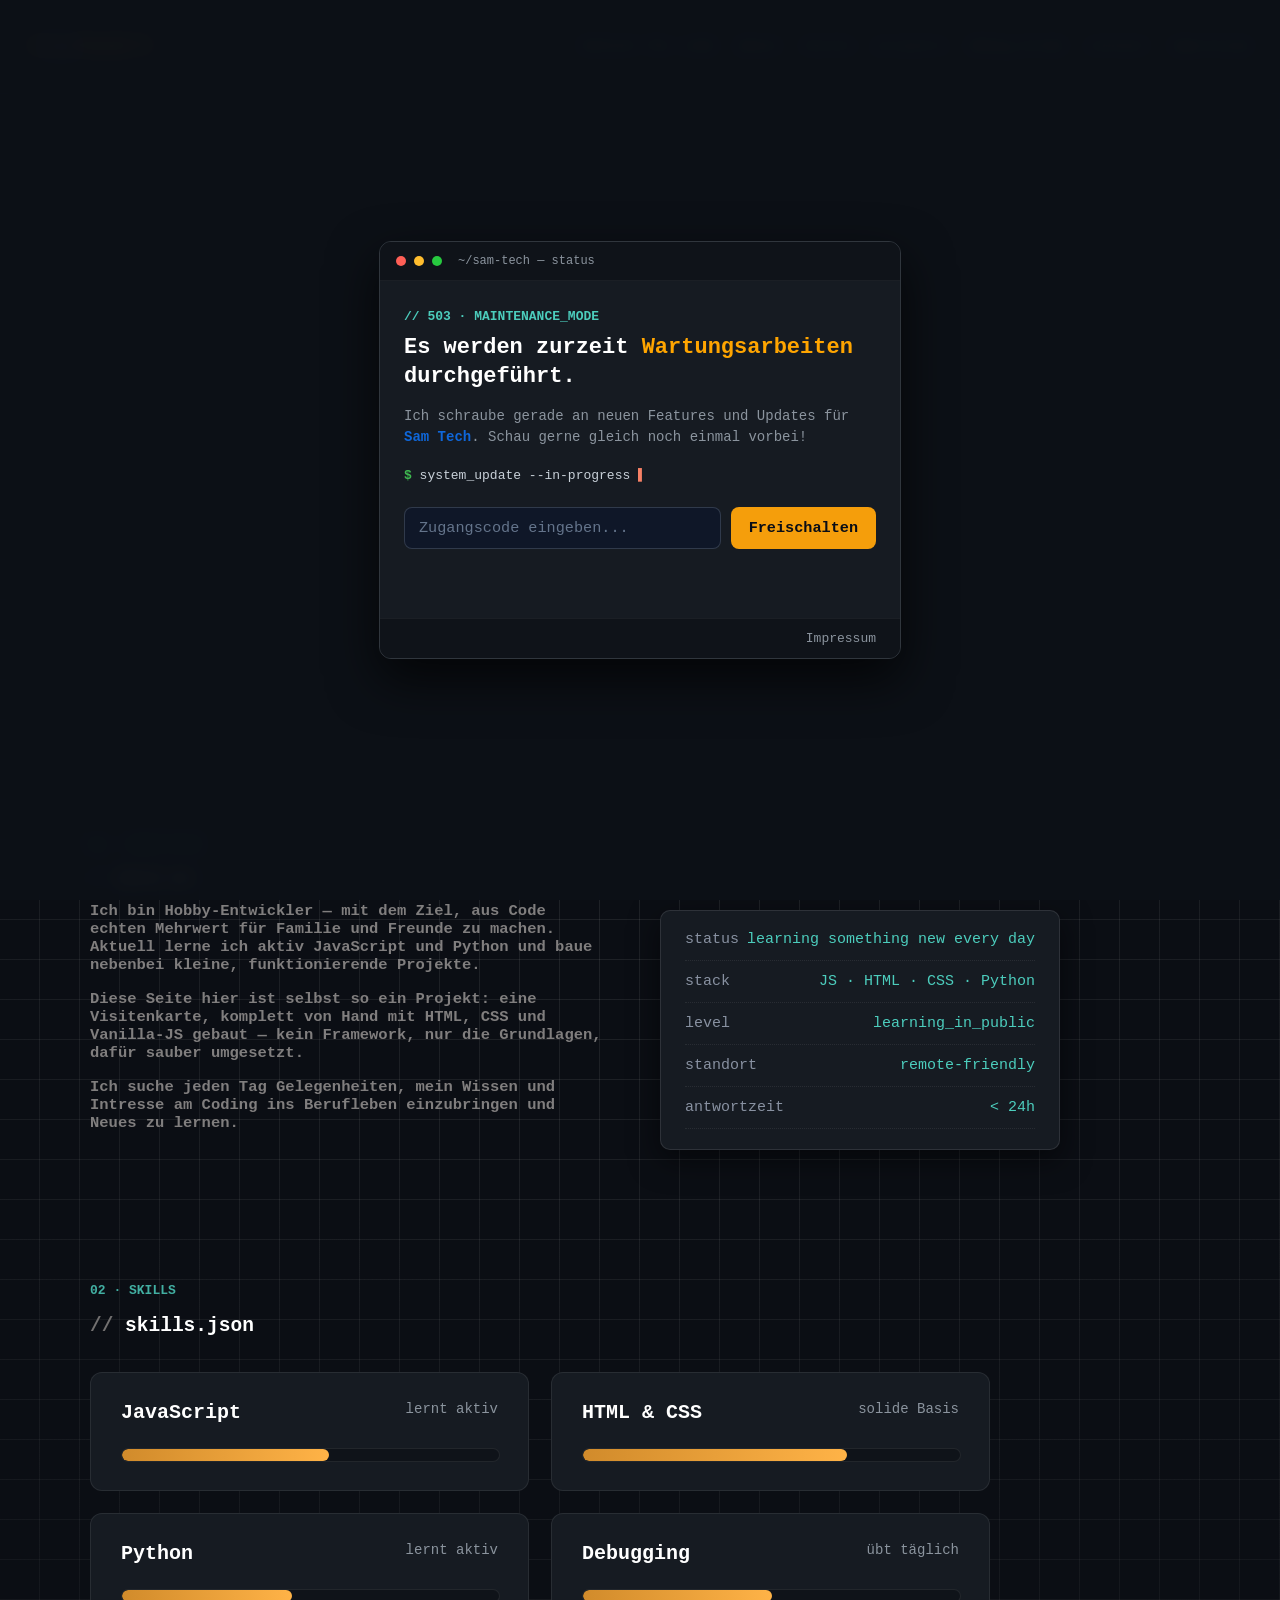
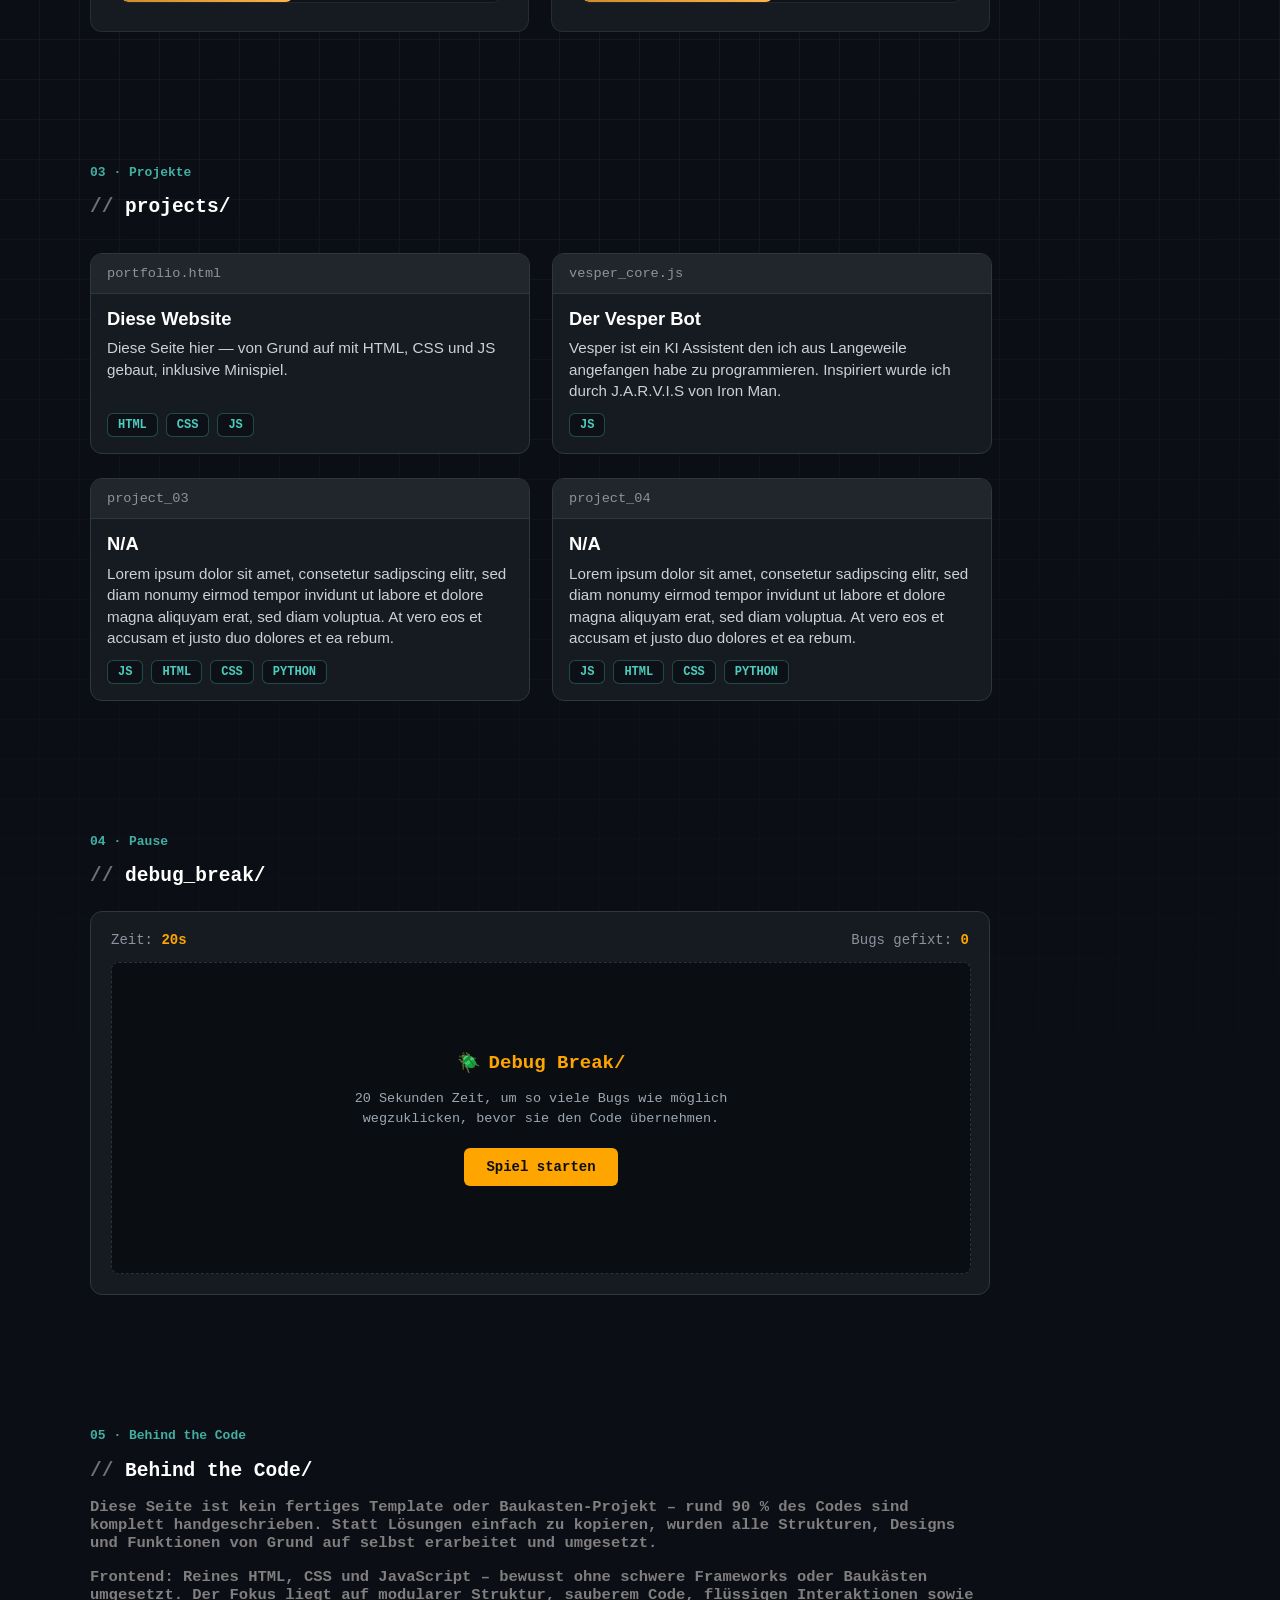
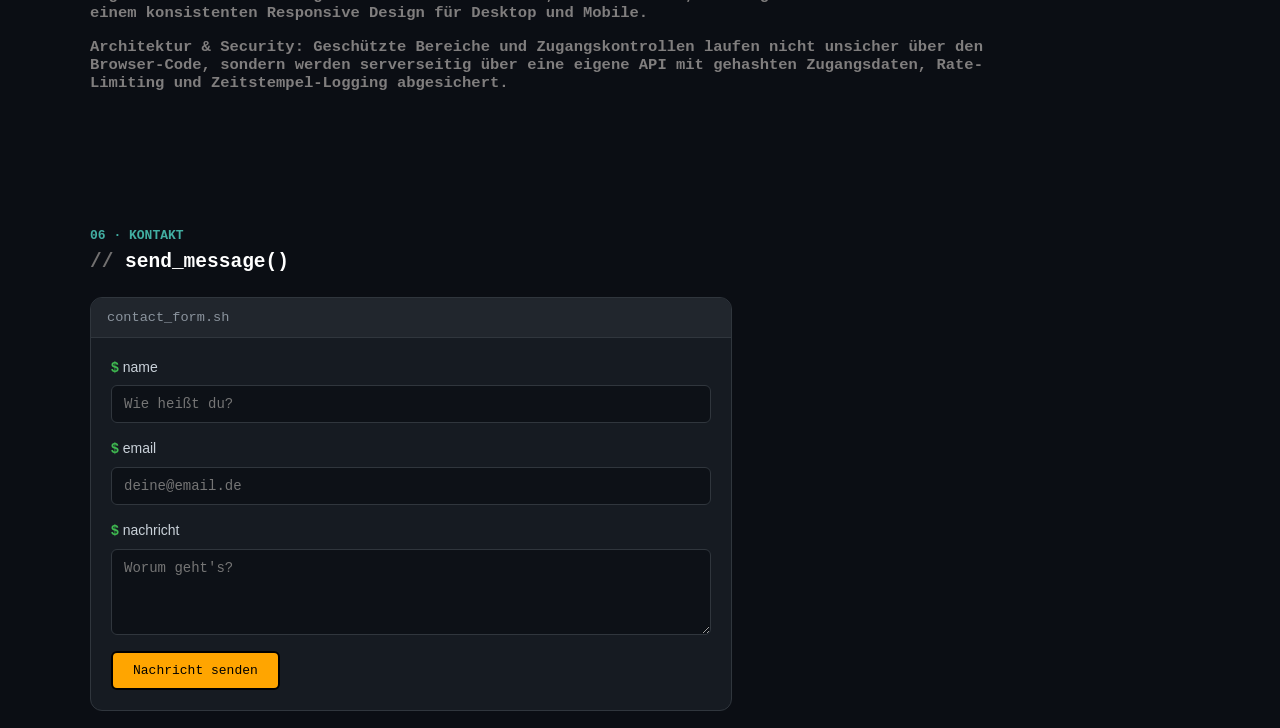
==== commit 7a174dc1: "MAJOR UPDATE! - Maintenance mode - debug_break minigame now playable - Contact form now working" ====
--- a/index.html
+++ b/index.html
@@ -6,21 +6,22 @@
     <title>Sam Tech</title>
     <link rel="stylesheet" href="css/style.css" />
     <link rel="stylesheet" href="css/components.css" />
+    <link rel="stylesheet" href="css/overlays.css" />
     <script src="js/maintenance.js"></script>
+    <script src="js/debug_break.js" defer></script>
   </head>
   <body>
-    
-
     <header>
       <a class="Hlink" href="https://sam-tech.tech/">
         <p id="O1">&lt;<span id="Tname">Sam</span><span id="O2">Tech/&gt;</span></p>
       </a>
       <ul class="Head">
+        <li><a href="#behind">behind the code</a></li>
         <li><a href="#about">about</a></li>
         <li><a href="#skills">skills</a></li>
         <li><a href="#projects">projects</a></li>
-        <li>debug_break</li>
-        <li>contact</li>
+        <li><a href="#game">debug_break</a></li>
+        <li><a href="#kontakt">contact</a></li>
         <li><a class="Ilink" href="impressum/">impressum</a></li>
       </ul>
     </header>
@@ -37,7 +38,7 @@
 
       <div class="terminal-body">
         <p><span class="prompt">$</span> whoami</p>
-        <p>&gt; Sammy — Entwickler &amp; Selbstständiger</p>
+        <p>&gt; Sammy — Entwickler &amp; FIAE-Bewerber</p>
         <p>&gt; Lernt gerade: JavaScript, Python</p>
         <p><span class="prompt">$</span> <span class="cursor">▌</span></p>
       </div>
@@ -47,14 +48,13 @@
       <h1>Hi, ich bin <span class="highlight">Sammy</span>.</h1>
 
       <p class="hero_desc">
-        Hobby-Entwickler und Gründer von
-        <span class="highlight2">Sam Tech</span> – Ich baue mit JavaScript,
-        HTML, CSS &amp; Python Dinge, die funktionieren und Spaß machen. Auch Ihre
-        Projektidee kann ich <span class="highlight3">verwirklichen!</span>
+        Hobby-Entwickler auf der Suche nach einem Ausbildungsplatz als
+        <span class="highlight2">Fachinformatiker für Anwendungsentwicklung!</span>
+        Ich baue mit <span class="highlight3">JavaScript, HTML, CSS &amp; Python </span> eigene Bots, Tools und Web-Projekte, die funktionieren und Spaß machen.
       </p>
       <div class="hero_btns">
         <a href="#projects" class="btn btn_primary">Projekte ansehen</a>
-        <a href="#contact" class="btn btn_secondary">Kontakt aufnehmen</a>
+        <a href="#kontakt" class="btn btn_secondary">Kontakt aufnehmen</a>
       </div>
     </section>
 
@@ -67,8 +67,8 @@
           </h1>
           <ul class="AbM_desc">
             <li class="li_AbM">
-              Ich bin Hobby-Entwickler und gleichzeitig selbstständig unterwegs
-              — mit dem Ziel, aus Code echten Mehrwert für Kunden zu machen.
+              Ich bin Hobby-Entwickler
+              — mit dem Ziel, aus Code echten Mehrwert für Familie und Freunde zu machen.
               Aktuell lerne ich aktiv JavaScript und Python und baue nebenbei
               kleine, funktionierende Projekte.
             </li>
@@ -78,9 +78,8 @@
               Framework, nur die Grundlagen, dafür sauber umgesetzt.
             </li>
             <li class="li_AbM">
-              Ich suche Gelegenheiten, an echten Projekten zu wachsen — ob
-              kleines Website-Update oder ein Skript, das eine lästige Aufgabe
-              automatisiert.
+              Ich suche jeden Tag Gelegenheiten, mein Wissen und Intresse am Coding
+              ins Berufleben einzubringen und Neues zu lernen.
             </li>
           </ul>
         </section>
@@ -88,7 +87,7 @@
         <section class="status-window">
           <div id="status-row">
             <span>status</span>
-            <span id="status">verfügbar für Projekte</span>
+            <span id="status">learning something new every day</span>
           </div>
           <div id="stack-row">
             <span>stack</span>
@@ -235,11 +234,93 @@
           </div>
         </div>
       </section>
+
       <section id="game" class="game-section">
         <p id="GAM">04 · Pause</p>
         <h1 class="Slashes">
           //<span id="blank"> </span><span id="gam">debug_break/</span>
         </h1>
+        <div class="debug-game-card">
+          <div class="debug-topbar">
+            <div class="debug-stat">
+              <span>Zeit:</span>
+              <strong id="debug-time">20s</strong>
+            </div>
+            <div class="debug-stat">
+              <span>Bugs gefixt:</span>
+              <strong id="debug-fixed">0</strong>
+            </div>
+          </div>
+          <div id="debug-stage" class="debug-stage">
+            <div id="debug-overlay" class="debug-overlay">
+              <div id="debug-overlay-heading" class="debug-heading">
+                <span class="debug-bug-icon" aria-hidden="true">🪲</span>
+                <span class="db">Debug Break/</span>
+              </div>
+              <p id="debug-overlay-text" class="debug-subtext">
+                20 Sekunden Zeit, um so viele Bugs wie möglich wegzuklicken, bevor sie den Code übernehmen.
+              </p>
+              <button type="button" id="debug-start-btn" class="debug-btn">Spiel starten</button>
+            </div>
+          </div>
+        </div>
+      </section>
+
+      <section id="behind" class="behind-section">
+        <p id="BE">05 · Behind the Code</p>
+        <h1 class="Slashes">
+          //<span id="blank"> </span><span id="be">Behind the Code/</span>
+        </h1>
+        <ul class="BE_desc">
+          <li class="li_BE">
+            Diese Seite ist kein fertiges Template oder Baukasten-Projekt –
+            rund 90 % des Codes sind komplett handgeschrieben.
+            Statt Lösungen einfach zu kopieren, wurden alle Strukturen,
+            Designs und Funktionen von Grund auf selbst erarbeitet und umgesetzt.
+          </li>
+          <li class="li_BE">
+            Frontend: Reines HTML, CSS und JavaScript –
+            bewusst ohne schwere Frameworks oder Baukästen umgesetzt.
+            Der Fokus liegt auf modularer Struktur, sauberem Code,
+            flüssigen Interaktionen sowie einem konsistenten Responsive Design für Desktop und Mobile.
+          </li>
+          <li class="li_BE">
+            Architektur &amp; Security: Geschützte Bereiche und Zugangskontrollen laufen nicht unsicher über den Browser-Code,
+            sondern werden serverseitig über eine eigene API mit gehashten Zugangsdaten,
+            Rate-Limiting und Zeitstempel-Logging abgesichert.
+          </li>
+        </ul>
+      </section>
+
+      <section id="kontakt" class="contact-section">
+        <span id="KON">06 · </span><span id="kon">KONTAKT</span>
+        <h2><span class="Slashes">//</span> send_message()</h2>
+
+        <div class="content-box contact-box">
+          <div class="box-header">contact_form.sh</div>
+          <form id="contact-form" class="box-body contact-form">
+            <div class="c-row">
+              <label for="c-name"><span class="prompt">$</span> name</label>
+              <input type="text" id="c-name" name="name" placeholder="Wie heißt du?" required />
+            </div>
+
+            <div class="c-row">
+              <label for="c-email"><span class="prompt">$</span> email</label>
+              <input type="email" id="c-email" name="email" placeholder="deine@email.de" required />
+            </div>
+
+            <div class="c-row">
+              <label for="c-message"><span class="prompt">$</span> nachricht</label>
+              <textarea id="c-message" name="message" rows="4" placeholder="Worum geht's?" required></textarea>
+            </div>
+
+            <div class="contact-actions">
+              <button type="submit" class="btn btn_primary">Nachricht senden</button>
+              <span id="c-status" class="c-status"></span>
+            </div>
+          </form>
+        </div>
+      </section>
     </div>
 
     <script src="js/script.js"></script>
--- a/css/components.css
+++ b/css/components.css
@@ -353,77 +353,6 @@
   text-decoration: none;
 }
 
-.li_imp {
-  color: rgb(114, 112, 112);
-  display: flex;
-  flex-direction: column;
-  align-items: center;
-  list-style: none;
-  gap: 10px;
-  margin-top: 20px;
-  font-size: 35px;
-  margin-left: -45px;
-  font-weight: bold;
-  font-style: monospace;
-}
-
-.i-content {
-  align-items: center;
-  font-weight: bold;
-  font-style: monospace;
-  display: flex;
-  flex-direction: column;
-  color: white;
-}
-
-#iTech {
-  color: rgb(15, 103, 218);
-  font-weight: bold;
-  font-style: monospace;
-}
-
-#In {
-  font-size: 1rem;
-  color: rgb(114, 112, 112);
-  opacity: 0.8;
-  margin-top: 20px;
-  list-style: none;
-  text-align: center;
-}
-
-.legal-contact {
-  margin-top: 20px;
-  display: flex;
-  flex-direction: column;
-  align-items: center;
-  gap: 5px;
-  list-style: none;
-  color: #ffffff;
-  margin-left: -45px;
-}
-
-.contact-title {
-  font-weight: bold;
-  font-size: 1.1rem;
-  color: #ffffff;
-  margin-bottom: 2px;
-}
-
-.legal-contact a {
-  color: #ffffff;
-  text-decoration: none;
-  font-size: 1rem;
-  opacity: 0.85;
-  text-align: center;
-  display: inline-block;
-  transition: opacity 0.2s;
-}
-
-.legal-contact a:hover {
-  opacity: 1;
-  text-decoration: underline;
-}
-
 .Head a, .Ilink {
   color: inherit;
   text-decoration: none;
@@ -501,7 +430,6 @@
   font-family: monospace;
 }
 
-
 .game-section {
   width: 100%;
   max-width: 900px;
@@ -521,100 +449,241 @@
   font-style: monospace;
 }
 
-#maintenance-overlay {
-  position: fixed;
-  inset: 0;
-  background-color: rgba(13, 17, 23, 0.96);
-  backdrop-filter: blur(8px);
-  z-index: 9999;
+.behind-section {
+  width: 100%;
+  max-width: 900px;
+  font-family: monospace;
+  align-self: flex-start;
+}
+
+#BE {
+  color: rgb(66, 175, 162);
+  font-weight: bold;
+  font-style: monospace;
+}
+
+#be {
+  color: white;
+  font-weight: bold;
+  font-style: monospace;
+}
+
+.BE_desc {
+  text-decoration: none;
+  font-size: 15.5px;
+  color: rgb(128, 126, 126);
+  justify-content: space-between;
+  padding: 0;
+  margin: 0;
+  list-style-type: none;
+  font-weight: bold;
+}
+
+.li_BE {
+  margin-bottom: 16px;
+}
+
+.contact-section {
+  width: 100%;
+  max-width: 900px;
+  font-family: monospace;
+  align-self: flex-start;
+}
+
+#KON {
+  color: rgb(66, 175, 162);
+  font-weight: bold;
+}
+
+#kon {
+  color:  rgb(66, 175, 162);
+  font-weight: bold;
+}
+
+.contact-section h2 {
+  color: white;
+  margin: 8px 0 24px 0;
+}
+
+.contact-box {
+  max-width: 640px;
+}
+
+.contact-form {
+  display: flex;
+  flex-direction: column;
+  gap: 16px;
+  padding: 20px;
+}
+
+.c-row {
+  display: flex;
+  flex-direction: column;
+  gap: 8px;
+}
+
+.c-row label {
+  color: #c9d1d9;
+  font-size: 14px;
+}
+
+.c-row input,
+.c-row textarea {
+  width: 100%;
+  box-sizing: border-box;
+  background-color: #0d1117;
+  color: #ffffff;
+  border: 1px solid #30363d;
+  border-radius: 6px;
+  padding: 10px 12px;
+  font-family: monospace;
+  font-size: 14px;
+}
+
+.c-row input:focus,
+.c-row textarea:focus {
+  outline: none;
+  border-color: orange;
+}
+
+.contact-actions {
   display: flex;
   align-items: center;
-  justify-content: center;
-  padding: 20px;
-  font-family: monospace;
-}
-
-.maintenance-box {
-  width: 100%;
-  max-width: 520px;
+  gap: 14px;
+  flex-wrap: wrap;
+}
+
+.c-status {
+  font-size: 13px;
+  color: #4ccdbd;
+}
+
+@media (max-width: 768px) {
+  .contact-section {
+    width: 90%;
+    max-width: 450px;
+    align-self: center;
+  }
+}
+
+.debug-game-card {
+  width: 100%;
+  margin-top: 24px;
   background-color: #161b22;
   border: 1px solid #30363d;
   border-radius: 12px;
+  padding: 20px;
+  box-sizing: border-box;
+}
+
+.debug-topbar {
+  display: flex;
+  justify-content: space-between;
+  align-items: center;
+  gap: 12px;
+  margin-bottom: 14px;
+  font-size: 14px;
+  color: #8b949e;
+}
+
+.debug-stat strong {
+  color: orange;
+  font-weight: bold;
+}
+
+.debug-stage {
+  position: relative;
+  width: 100%;
+  height: 310px;
+  background-color: #0b0e14;
+  border: 1px dashed rgba(255, 255, 255, 0.14);
+  border-radius: 8px;
   overflow: hidden;
-  box-shadow: 0 20px 50px rgba(0, 0, 0, 0.7);
-}
-
-.maintenance-header {
-  background-color: #0f1319;
-  padding: 12px 16px;
+  user-select: none;
+}
+
+.debug-overlay {
+  position: absolute;
+  inset: 0;
+  background-color: rgba(11, 14, 20, 0.88);
+  display: flex;
+  flex-direction: column;
+  align-items: center;
+  justify-content: center;
+  text-align: center;
+  padding: 20px;
+  gap: 14px;
+  z-index: 2;
+}
+
+.debug-overlay.is-hidden {
+  display: none;
+}
+
+.debug-heading {
   display: flex;
   align-items: center;
   gap: 8px;
-  border-bottom: 1px solid rgba(255, 255, 255, 0.05);
-}
-
-.maintenance-title {
-  color: #8b949e;
-  font-size: 12px;
-  margin-left: 8px;
-}
-
-.maintenance-body {
-  padding: 28px 24px;
-  color: #c9d1d9;
-}
-
-.m-code {
+  font-size: 19px;
+  font-weight: bold;
+  color: orange;
+}
+
+.debug-subtext {
+  max-width: 380px;
+  margin: 0;
+  font-size: 13.5px;
+  line-height: 1.5;
+  color: #9da7b3;
+}
+
+.debug-btn {
+  margin-top: 4px;
+  padding: 11px 22px;
+  background-color: orange;
+  color: #0b0e14;
+  border: none;
+  border-radius: 6px;
+  font-family: monospace;
+  font-size: 14px;
+  font-weight: bold;
+  cursor: pointer;
+  transition: background-color 0.15s ease, transform 0.12s ease;
+}
+
+.debug-btn:hover {
+  background-color: #ffb338;
+  transform: translateY(-1px);
+}
+
+.debug-accent-num {
   color: #4ccdbd;
   font-weight: bold;
-  margin: 0 0 10px 0;
-  font-size: 13px;
-}
-
-.maintenance-body h1 {
-  color: #ffffff;
-  font-size: 22px;
-  margin: 0 0 14px 0;
-  line-height: 1.3;
-}
-
-.maintenance-body h1 span {
-  color: orange;
-}
-
-.m-text {
-  color: #8b949e;
-  font-size: 14px;
-  line-height: 1.5;
-  margin: 0 0 20px 0;
-}
-
-.m-text strong {
-  color: rgb(15, 103, 218);
-}
-
-.m-prompt {
-  margin: 0;
-  font-size: 13px;
-  color: #c9d1d9;
-}
-
-.maintenance-footer {
-  background-color: #0f1319;
-  padding: 12px 24px;
-  border-top: 1px solid rgba(255, 255, 255, 0.05);
-  display: flex;
-  justify-content: flex-end;
-}
-
-.maintenance-footer a {
-  color: #8b949e;
-  text-decoration: none;
-  font-size: 13px;
-  transition: color 0.2s ease;
-}
-
-.maintenance-footer a:hover {
-  color: #ff9900;
-  text-decoration: underline;
+}
+
+.debug-target {
+  position: absolute;
+  padding: 6px;
+  background: transparent;
+  border: none;
+  cursor: pointer;
+  transform: translate(-50%, -50%);
+  z-index: 1;
+  filter: drop-shadow(0 0 8px rgba(255, 92, 66, 0.45));
+  transition: transform 0.1s ease, filter 0.12s ease;
+}
+
+.debug-target svg {
+  width: 34px;
+  height: 34px;
+  display: block;
+}
+
+.debug-target:hover {
+  transform: translate(-50%, -50%) scale(1.18);
+  filter: drop-shadow(0 0 12px rgba(255, 165, 0, 0.75));
+}
+
+.db {
+color:  orange;
 }
--- a/css/overlays.css
+++ b/css/overlays.css
@@ -0,0 +1,339 @@
+/* --- Wartungsmodus --- */
+#maintenance-overlay {
+  position: fixed;
+  inset: 0;
+  background-color: rgba(13, 17, 23, 0.96);
+  backdrop-filter: blur(8px);
+  z-index: 9999;
+  display: flex;
+  align-items: center;
+  justify-content: center;
+  padding: 20px;
+  font-family: monospace;
+}
+
+.maintenance-box {
+  width: 100%;
+  max-width: 520px;
+  background-color: #161b22;
+  border: 1px solid #30363d;
+  border-radius: 12px;
+  overflow: hidden;
+  box-shadow: 0 20px 50px rgba(0, 0, 0, 0.7);
+}
+
+.maintenance-header {
+  background-color: #0f1319;
+  padding: 12px 16px;
+  display: flex;
+  align-items: center;
+  gap: 8px;
+  border-bottom: 1px solid rgba(255, 255, 255, 0.05);
+}
+
+.maintenance-title {
+  color: #8b949e;
+  font-size: 12px;
+  margin-left: 8px;
+}
+
+.maintenance-body {
+  padding: 28px 24px;
+  color: #c9d1d9;
+}
+
+.m-code {
+  color: #4ccdbd;
+  font-weight: bold;
+  margin: 0 0 10px 0;
+  font-size: 13px;
+}
+
+.maintenance-body h1 {
+  color: #ffffff;
+  font-size: 22px;
+  margin: 0 0 14px 0;
+  line-height: 1.3;
+}
+
+.maintenance-body h1 span {
+  color: orange;
+}
+
+.m-text {
+  color: #8b949e;
+  font-size: 14px;
+  line-height: 1.5;
+  margin: 0 0 20px 0;
+}
+
+.m-text strong {
+  color: rgb(15, 103, 218);
+}
+
+.m-prompt {
+  margin: 0;
+  font-size: 13px;
+  color: #c9d1d9;
+}
+
+.maintenance-footer {
+  background-color: #0f1319;
+  padding: 12px 24px;
+  border-top: 1px solid rgba(255, 255, 255, 0.05);
+  display: flex;
+  justify-content: flex-end;
+}
+
+.maintenance-footer a {
+  color: #8b949e;
+  text-decoration: none;
+  font-size: 13px;
+  transition: color 0.2s ease;
+}
+
+.maintenance-footer a:hover {
+  color: #ff9900;
+  text-decoration: underline;
+}
+
+/* --- Impressum --- */
+.impressum-page {
+  width: 100%;
+  max-width: 620px;
+  margin: 120px auto 80px auto;
+  padding: 0 20px;
+  box-sizing: border-box;
+  font-family: monospace;
+}
+
+.imp-back {
+  display: inline-block;
+  color: #8b949e;
+  text-decoration: none;
+  font-size: 13px;
+  margin-bottom: 24px;
+  transition: color 0.2s ease;
+}
+
+.imp-back:hover {
+  color: #ff9900;
+}
+
+.impressum-page .i-content {
+  align-items: flex-start;
+  text-align: left;
+  margin-bottom: 24px;
+}
+
+.imp-kicker {
+  color: rgb(66, 175, 162);
+  font-weight: bold;
+  font-size: 14px;
+  margin: 0 0 8px 0;
+}
+
+.imp-heading {
+  color: #ffffff;
+}
+
+.imp-card {
+  background-color: #161b22;
+  border: 1px solid #30363d;
+  border-radius: 12px;
+  overflow: hidden;
+  box-shadow: 0 10px 30px rgba(0, 0, 0, 0.45);
+}
+
+.impressum-page .imp_desc {
+  list-style: none;
+  margin: 0;
+  padding: 24px;
+  display: flex;
+  flex-direction: column;
+  gap: 6px;
+}
+
+.impressum-page .li_imp {
+  margin: 0;
+  margin-left: 0;
+  align-items: flex-start;
+  font-size: 15px;
+  font-weight: normal;
+  color: #c9d1d9;
+  line-height: 1.5;
+}
+
+.impressum-page #iTech {
+  color: rgb(15, 103, 218);
+  font-size: 18px;
+  font-weight: bold;
+  margin-bottom: 4px;
+}
+
+.impressum-page #In {
+  margin-top: 14px;
+  padding-top: 14px;
+  border-top: 1px dotted rgba(255, 255, 255, 0.12);
+  font-size: 13.5px;
+  color: #8b949e;
+  opacity: 1;
+}
+
+.impressum-page .legal-contact {
+  margin-top: 14px;
+  margin-left: 0;
+  padding-top: 14px;
+  border-top: 1px dotted rgba(255, 255, 255, 0.12);
+  align-items: flex-start;
+  gap: 6px;
+}
+
+.impressum-page .contact-title {
+  color: #4ccdbd;
+  font-size: 13px;
+  text-transform: uppercase;
+  letter-spacing: 0.5px;
+  margin-bottom: 4px;
+}
+
+.impressum-page .legal-contact a {
+  color: #c9d1d9;
+  font-size: 14.5px;
+  text-align: left;
+  opacity: 1;
+}
+
+.impressum-page .legal-contact a:hover {
+  color: #ff9900;
+  text-decoration: underline;
+}
+
+.li_imp {
+  color: rgb(114, 112, 112);
+  display: flex;
+  flex-direction: column;
+  align-items: center;
+  list-style: none;
+  gap: 10px;
+  margin-top: 20px;
+  font-size: 35px;
+  margin-left: -45px;
+  font-weight: bold;
+  font-style: monospace;
+}
+
+.i-content {
+  align-items: center;
+  font-weight: bold;
+  font-style: monospace;
+  display: flex;
+  flex-direction: column;
+  color: white;
+}
+
+#iTech {
+  color: rgb(15, 103, 218);
+  font-weight: bold;
+  font-style: monospace;
+}
+
+#In {
+  font-size: 1rem;
+  color: rgb(114, 112, 112);
+  opacity: 0.8;
+  margin-top: 20px;
+  list-style: none;
+  text-align: center;
+}
+
+.legal-contact {
+  margin-top: 20px;
+  display: flex;
+  flex-direction: column;
+  align-items: center;
+  gap: 5px;
+  list-style: none;
+  color: #ffffff;
+  margin-left: -45px;
+}
+
+.contact-title {
+  font-weight: bold;
+  font-size: 1.1rem;
+  color: #ffffff;
+  margin-bottom: 2px;
+}
+
+.legal-contact a {
+  color: #ffffff;
+  text-decoration: none;
+  font-size: 1rem;
+  opacity: 0.85;
+  text-align: center;
+  display: inline-block;
+  transition: opacity 0.2s;
+}
+
+.legal-contact a:hover {
+  opacity: 1;
+  text-decoration: underline;
+}
+
+.m-access {
+  display: flex;
+  gap: 10px;
+  margin-top: 24px; /* Schiebt das Formular spürbar tiefer unter den Prompt */
+}
+
+.m-access input {
+  flex: 1;
+  padding: 11px 14px;
+  background: rgba(15, 23, 42, 0.85);
+  border: 1px solid rgba(148, 163, 184, 0.25);
+  border-radius: 8px;
+  color: #f8fafc;
+  font-family: inherit;
+  font-size: 0.95rem;
+  outline: none;
+  transition: border-color 0.2s ease, box-shadow 0.2s ease;
+}
+
+.m-access input::placeholder {
+  color: #64748b;
+}
+
+.m-access input:focus {
+  border-color: #f59e0b;
+  box-shadow: 0 0 0 3px rgba(245, 158, 11, 0.15);
+}
+
+.m-access button {
+  padding: 11px 18px;
+  background: #f59e0b;
+  border: none;
+  border-radius: 8px;
+  color: #090d16;
+  font-family: inherit;
+  font-size: 0.95rem;
+  font-weight: 600;
+  cursor: pointer;
+  transition: background-color 0.2s ease, transform 0.15s ease;
+}
+
+.m-access button:hover:not(:disabled) {
+  background: #fbbf24;
+  transform: translateY(-1px);
+}
+
+.m-access button:disabled {
+  opacity: 0.6;
+  cursor: not-allowed;
+}
+
+.m-feedback {
+  margin-top: 10px;
+  min-height: 1.2em;
+  font-size: 0.88rem;
+  color: #fbbf24;
+}
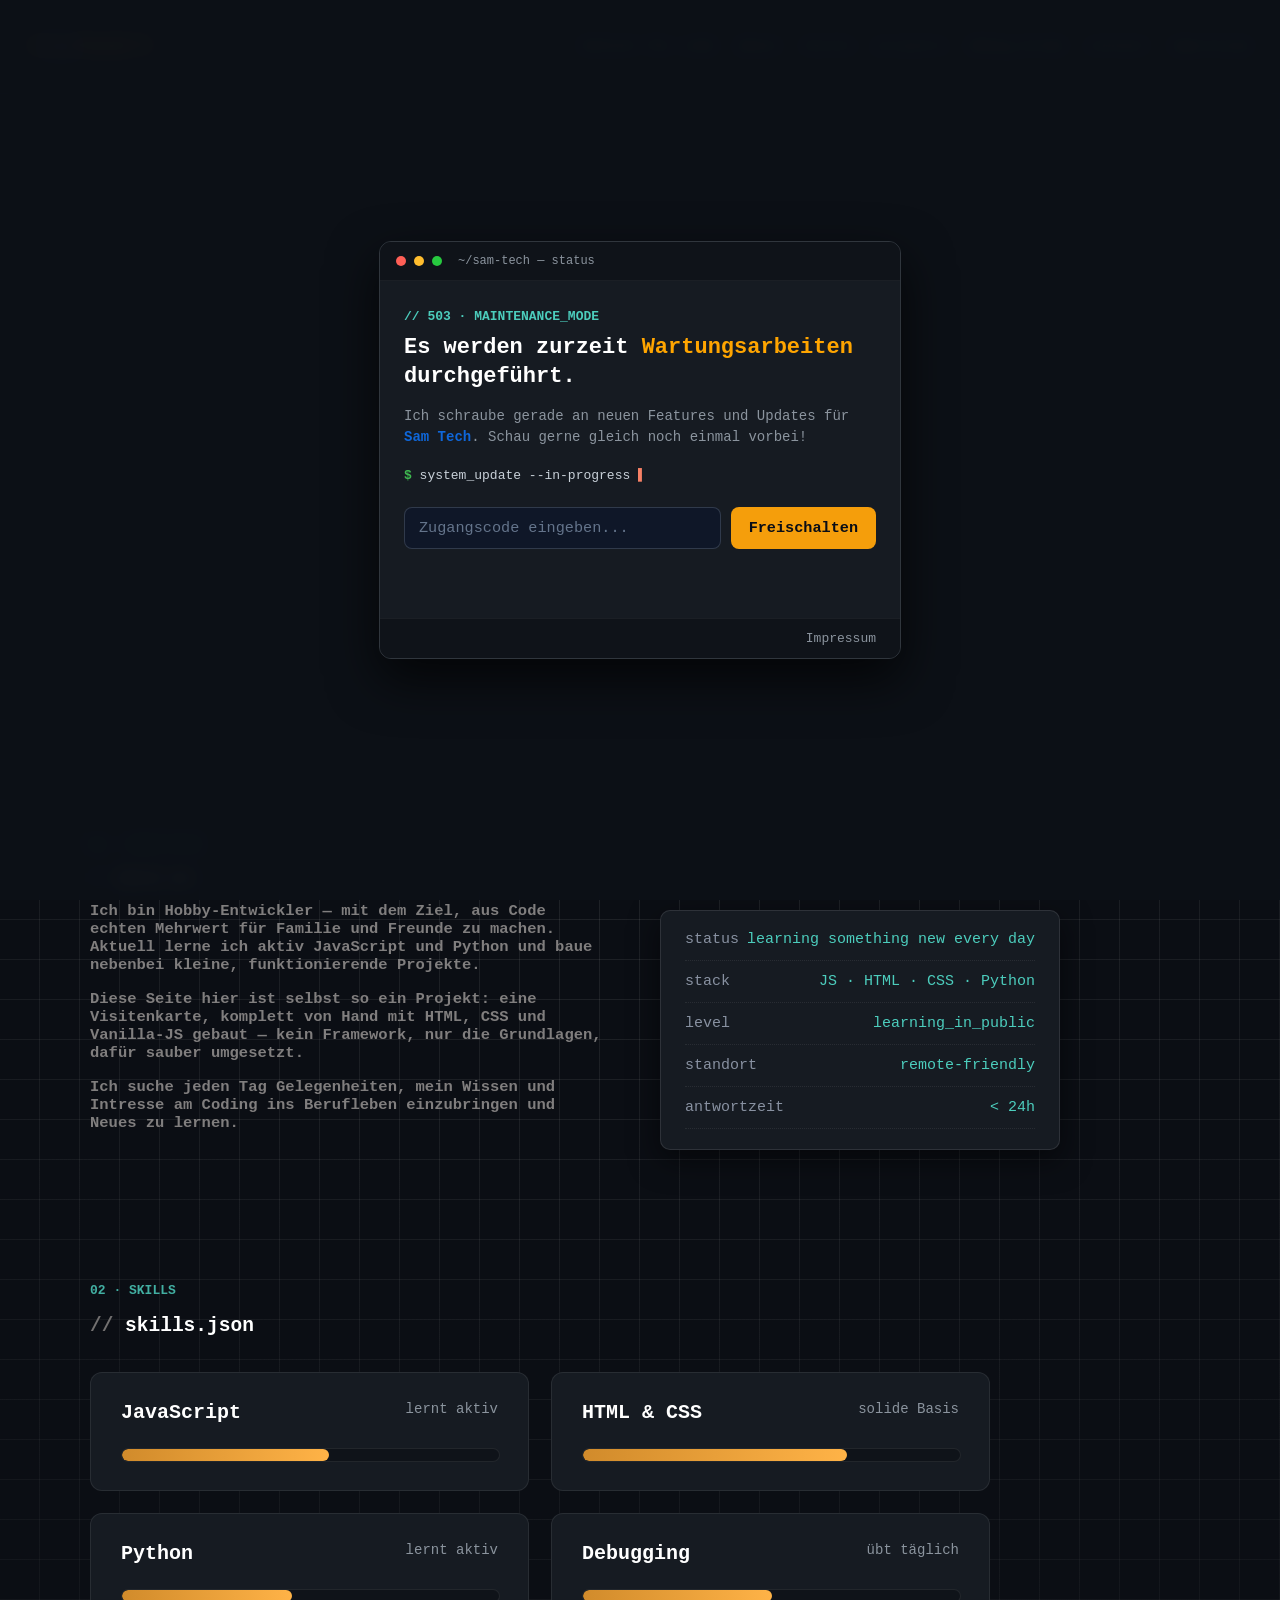
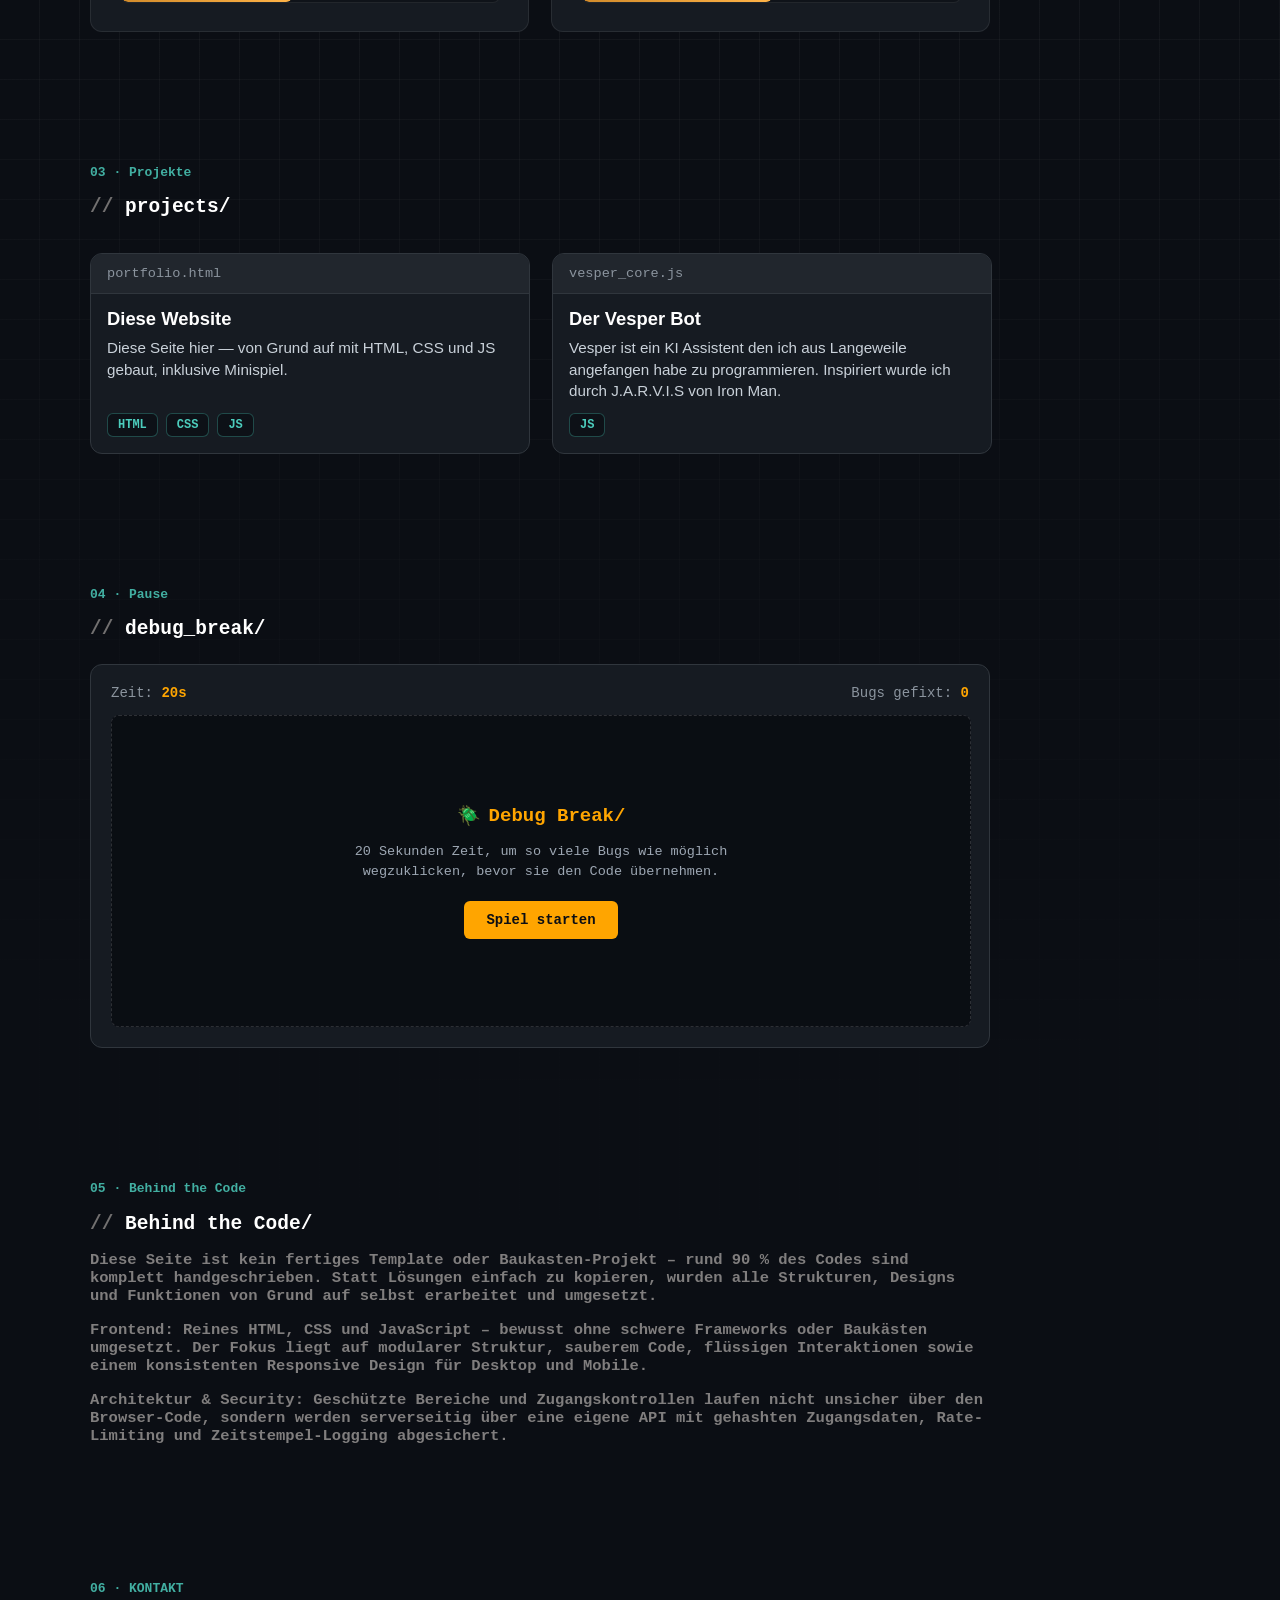
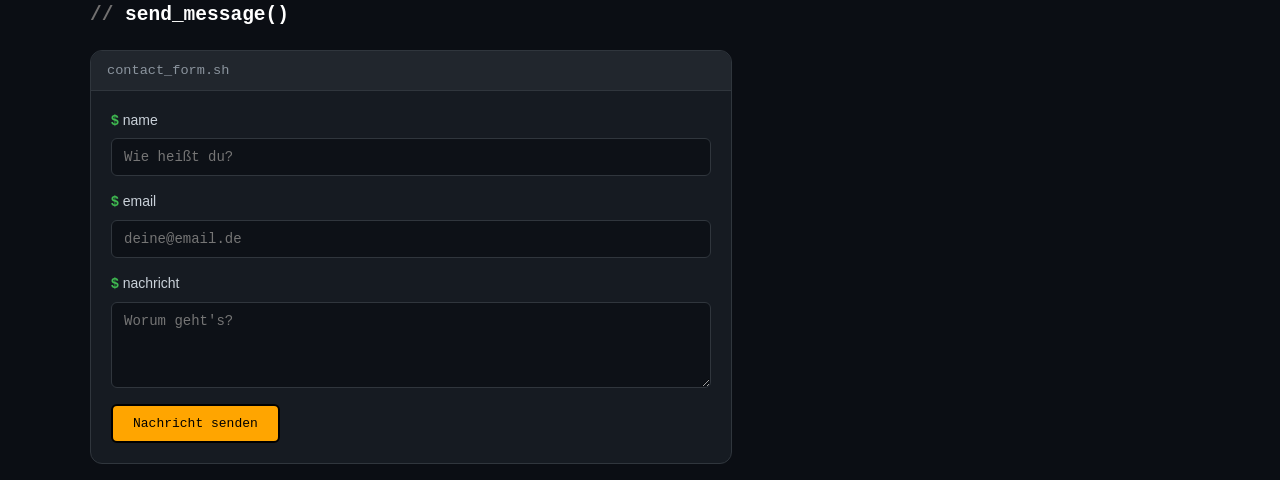
==== commit 8ade6a9f: "Add files via upload" ====
--- a/index.html
+++ b/index.html
@@ -195,43 +195,8 @@
             </div>
           </div>
 
-          <div class="content-box">
-            <div class="box-header">project_03</div>
-            <div class="box-body">
-              <div class="titel">N/A</div>
-              <p>
-                Lorem ipsum dolor sit amet, consetetur sadipscing elitr, sed
-                diam nonumy eirmod tempor invidunt ut labore et dolore magna
-                aliquyam erat, sed diam voluptua. At vero eos et accusam et
-                justo duo dolores et ea rebum.
-              </p>
-            </div>
-            <div class="box-footer">
-              <span class="tag">JS</span>
-              <span class="tag">HTML</span>
-              <span class="tag">CSS</span>
-              <span class="tag">PYTHON</span>
-            </div>
-          </div>
-
-          <div class="content-box">
-            <div class="box-header">project_04</div>
-            <div class="box-body">
-              <div class="titel">N/A</div>
-              <p>
-                Lorem ipsum dolor sit amet, consetetur sadipscing elitr, sed
-                diam nonumy eirmod tempor invidunt ut labore et dolore magna
-                aliquyam erat, sed diam voluptua. At vero eos et accusam et
-                justo duo dolores et ea rebum.
-              </p>
-            </div>
-            <div class="box-footer">
-              <span class="tag">JS</span>
-              <span class="tag">HTML</span>
-              <span class="tag">CSS</span>
-              <span class="tag">PYTHON</span>
-            </div>
-          </div>
+          
+
         </div>
       </section>
 
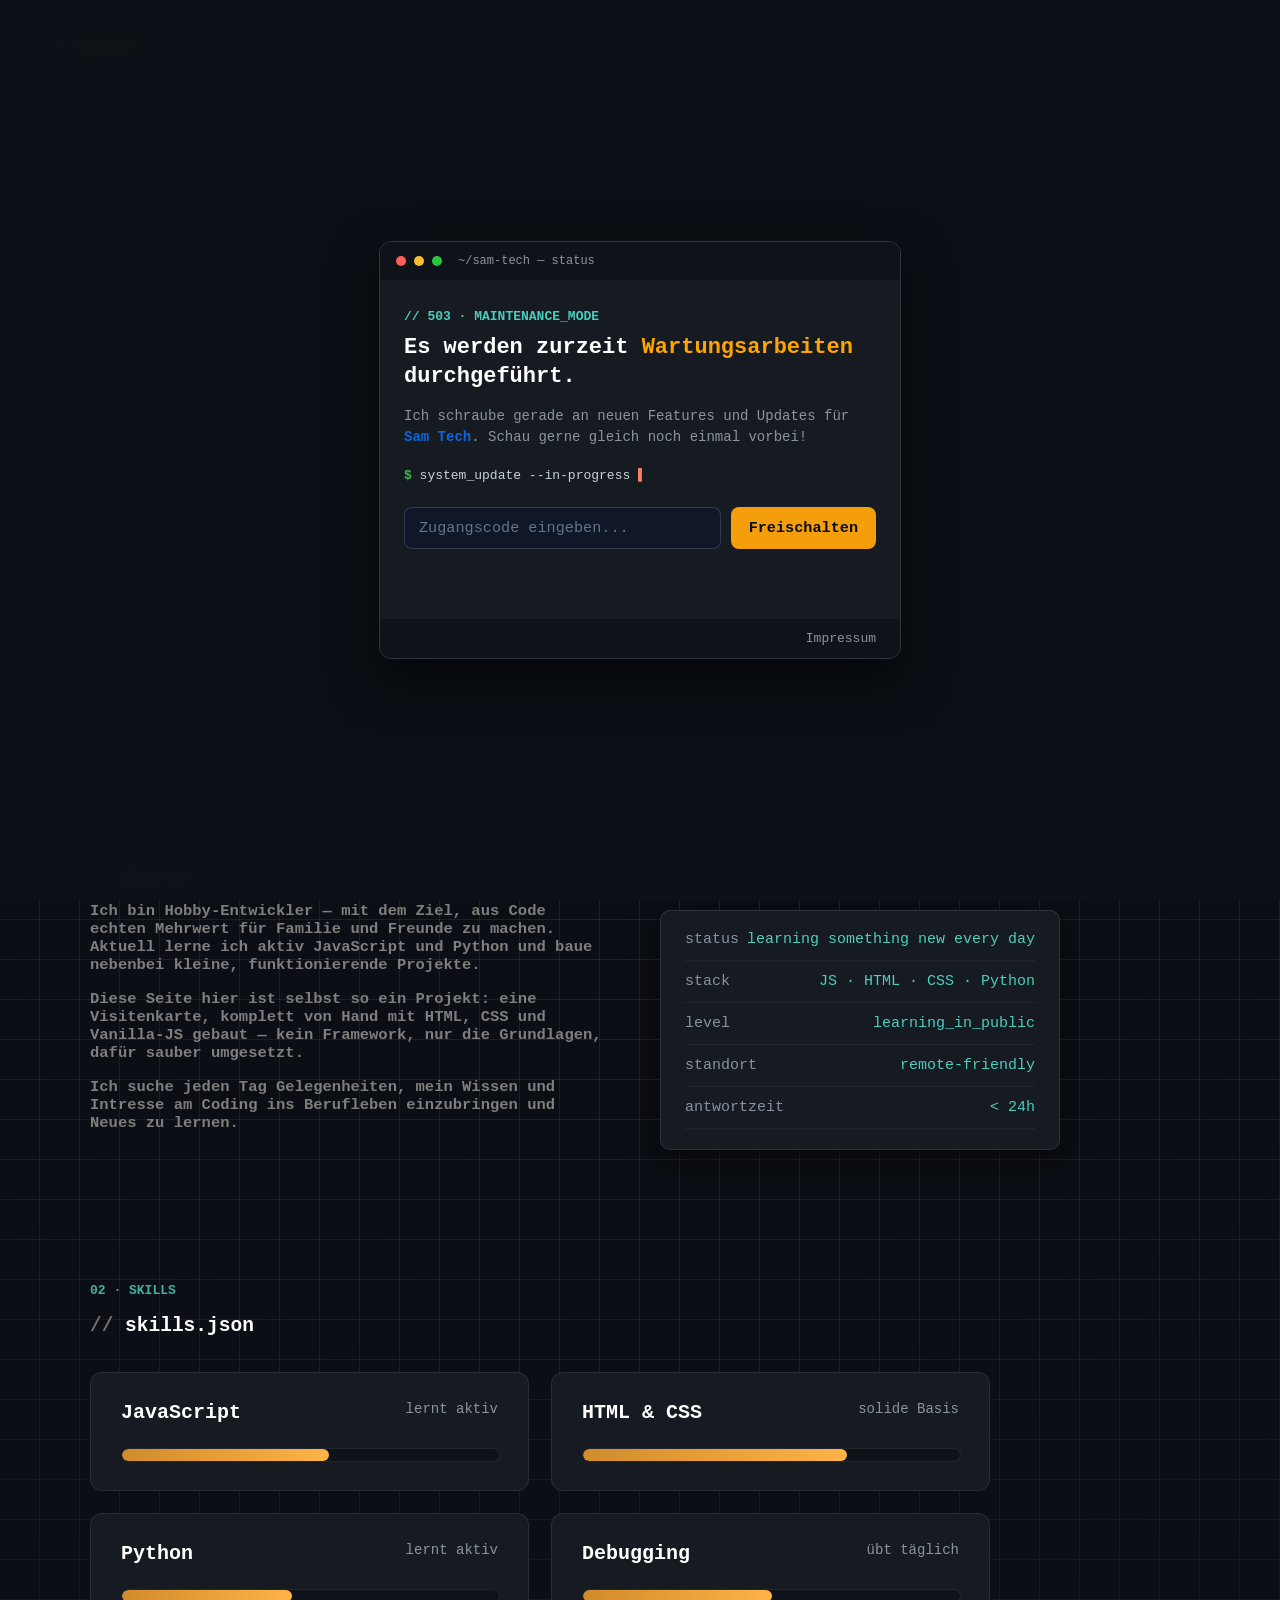
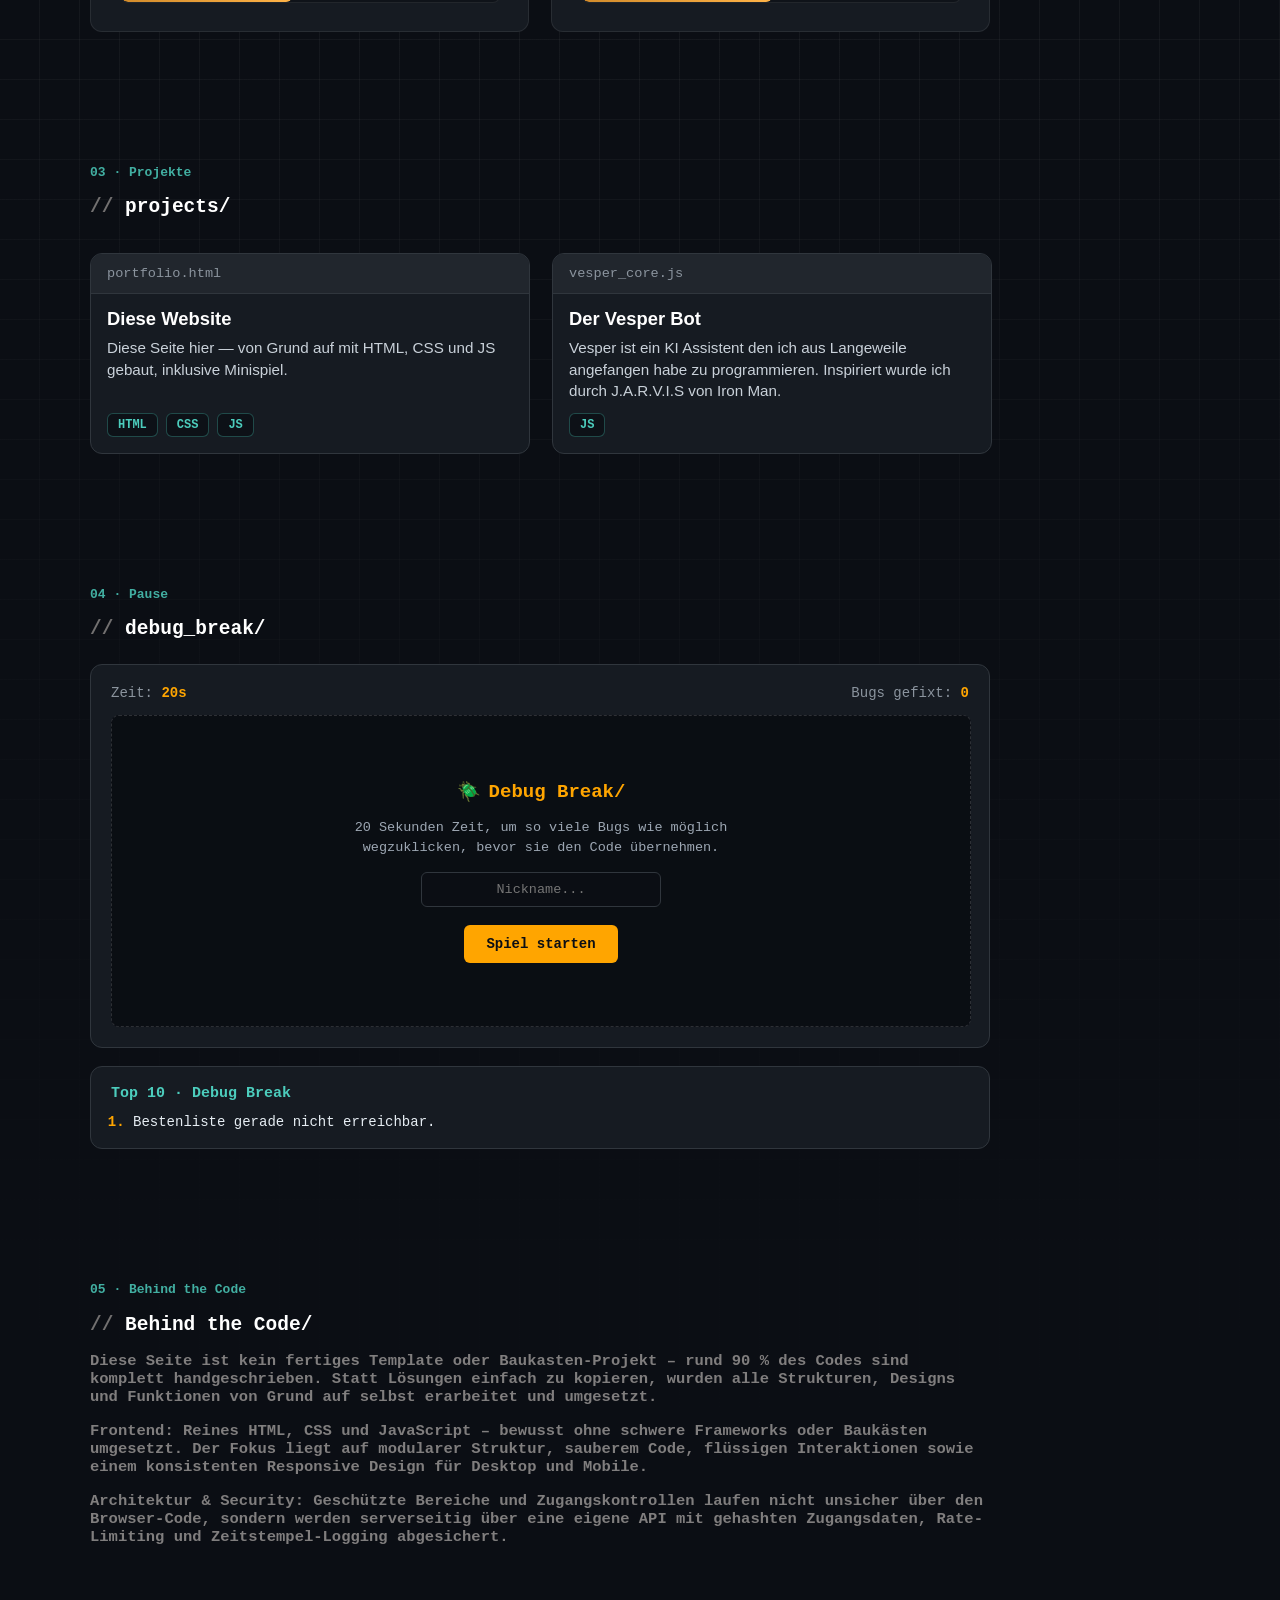
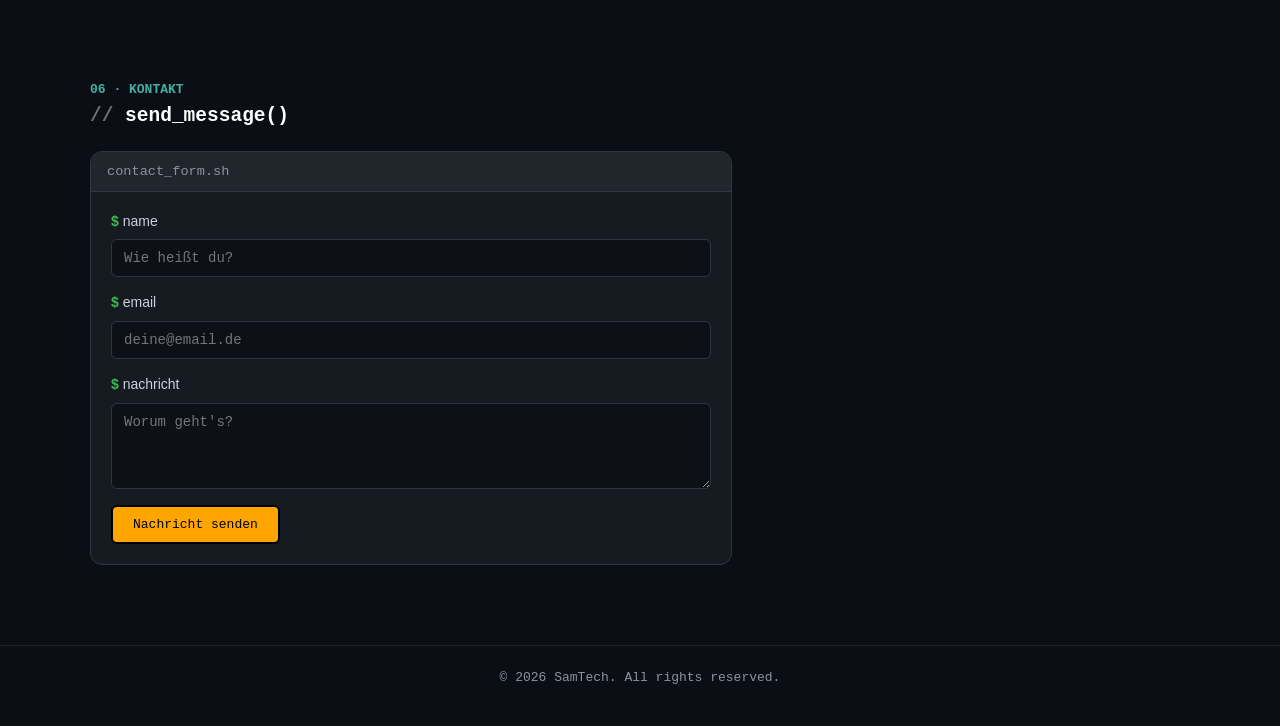
==== commit 25c64fe9: "Add files via upload" ====
--- a/index.html
+++ b/index.html
@@ -225,9 +225,21 @@
               <p id="debug-overlay-text" class="debug-subtext">
                 20 Sekunden Zeit, um so viele Bugs wie möglich wegzuklicken, bevor sie den Code übernehmen.
               </p>
+              <input 
+              type="text"
+              id="debug-nickname-input"
+              class="debug-nickname-input"
+              maxlength="16"
+              placeholder="Nickname...">
               <button type="button" id="debug-start-btn" class="debug-btn">Spiel starten</button>
             </div>
           </div>
+        </div>
+        <div class="debug-leaderboard-card">
+          <div class="debug-leaderboard-title">Top 10 · Debug Break</div>
+          <ol id="debug-leaderboard-list" class="debug-leaderboard-list">
+            <li>Lade Bestenliste...</li>
+          </ol>
         </div>
       </section>
 
@@ -290,4 +302,7 @@
 
     <script src="js/script.js"></script>
   </body>
+ <footer class="site-footer">
+  <p>&copy; 2026 SamTech. All rights reserved.</p>
+</footer>
 </html>
--- a/css/components.css
+++ b/css/components.css
@@ -686,4 +686,70 @@
 
 .db {
 color:  orange;
+}
+
+.debug-nickname-input {
+  width: 100%;
+  max-width: 240px;
+  padding: 9px 12px;
+  background-color: #0b0e14;
+  color: #ffffff;
+  border: 1px solid #30363d;
+  border-radius: 6px;
+  font-family: monospace;
+  font-size: 13.5px;
+  text-align: center;
+  box-sizing: border-box;
+}
+
+.debug-nickname-input:focus {
+  outline: none;
+  border-color: orange;
+}
+
+.debug-leaderboard-card {
+  width: 100%;
+  margin-top: 18px;
+  background-color: #161b22;
+  border: 1px solid #30363d;
+  border-radius: 12px;
+  padding: 18px 20px;
+  box-sizing: border-box;
+  color: #c9d1d9;
+}
+
+.debug-leaderboard-title {
+  font-size: 15px;
+  font-weight: bold;
+  color: #4ccdbd;
+  margin-bottom: 12px;
+}
+
+.debug-leaderboard-list {
+  margin: 0;
+  padding-left: 22px;
+  display: flex;
+  flex-direction: column;
+  gap: 8px;
+  font-size: 14px;
+  color: #e6edf3;
+}
+
+.debug-leaderboard-list li::marker {
+  color: orange;
+  font-weight: bold;
+}
+
+.site-footer {
+  margin-top: 80px;
+  padding: 24px 16px;
+  border-top: 1px solid rgba(255, 255, 255, 0.08);
+  text-align: center;
+  font-family: monospace;
+  font-size: 13px;
+  color: #8b949e;
+}
+
+.site-footer p {
+  margin: 0;
 }
